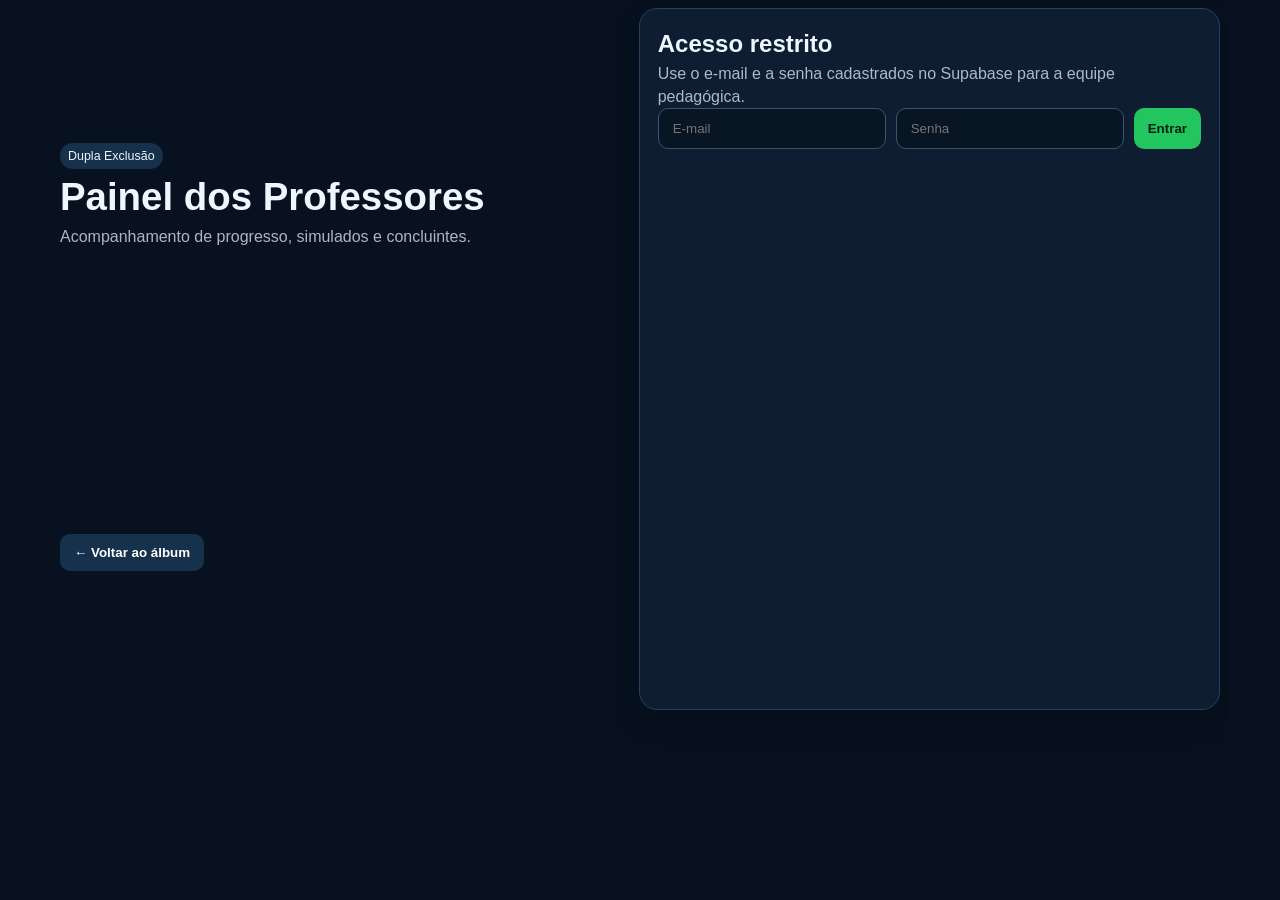
==== professor.html @ 6a76dcd4 "feat: adicionar painel autenticado dos professores" ====
<!DOCTYPE html>
<html lang="pt-BR">
<head>
  <meta charset="UTF-8">
  <meta name="viewport" content="width=device-width,initial-scale=1">
  <title>Dupla Exclusão — Painel dos Professores</title>
  <link rel="stylesheet" href="style.css">
  <style>
    body{background:#07111f;color:#eef6ff;font-family:Arial,sans-serif;margin:0}
    .prof-wrap{max-width:1180px;margin:auto;padding:24px}
    .prof-top{display:flex;justify-content:space-between;gap:16px;align-items:center;flex-wrap:wrap;margin-bottom:22px}
    .prof-top h1{margin:0;font-size:clamp(1.6rem,4vw,2.4rem)}
    .prof-card{background:#0e1d31;border:1px solid #24415e;border-radius:18px;padding:18px;margin-bottom:18px;box-shadow:0 12px 30px rgba(0,0,0,.22)}
    .prof-grid{display:grid;grid-template-columns:repeat(4,minmax(0,1fr));gap:14px}
    .metric{background:#112941;border-radius:14px;padding:16px;border:1px solid #2b526f}
    .metric b{display:block;font-size:1.75rem;margin-top:6px}
    .login-grid{display:grid;grid-template-columns:1fr 1fr auto;gap:10px}
    input,select{width:100%;box-sizing:border-box;padding:12px 14px;border-radius:10px;border:1px solid #38546f;background:#081522;color:#fff}
    button{border:0;border-radius:10px;padding:11px 14px;font-weight:700;cursor:pointer}
    .btn-primary{background:#22c55e;color:#06220f}.btn-ghost{background:#16314b;color:#fff}.btn-danger{background:#7f1d1d;color:#fff}
    .table-wrap{overflow:auto}.prof-table{width:100%;border-collapse:collapse;min-width:820px}.prof-table th,.prof-table td{padding:11px;border-bottom:1px solid #29455e;text-align:left;vertical-align:top}.prof-table th{background:#0a1726;position:sticky;top:0}
    .pill{display:inline-block;padding:4px 8px;border-radius:999px;background:#16314b;font-size:.78rem}.ok{background:#14532d}.warn{background:#78350f}
    .muted{opacity:.72}.hidden{display:none!important}.filters{display:grid;grid-template-columns:1.2fr 1fr 1fr auto;gap:10px;margin-bottom:14px}
    @media(max-width:800px){.prof-grid{grid-template-columns:1fr 1fr}.login-grid,.filters{grid-template-columns:1fr}.prof-wrap{padding:14px}}
  </style>
</head>
<body>
  <main class="prof-wrap">
    <div class="prof-top">
      <div>
        <div class="pill">Dupla Exclusão</div>
        <h1>Painel dos Professores</h1>
        <div class="muted">Acompanhamento de progresso, simulados e concluintes.</div>
      </div>
      <button class="btn-ghost" onclick="location.href='index.html'">← Voltar ao álbum</button>
    </div>

    <section id="loginCard" class="prof-card">
      <h2>Acesso restrito</h2>
      <p class="muted">Use o e-mail e a senha cadastrados no Supabase para a equipe pedagógica.</p>
      <div class="login-grid">
        <input id="email" type="email" placeholder="E-mail">
        <input id="senha" type="password" placeholder="Senha">
        <button class="btn-primary" onclick="entrar()">Entrar</button>
      </div>
      <p id="loginMsg" class="muted"></p>
    </section>

    <section id="painel" class="hidden">
      <div class="prof-card prof-top">
        <div><b id="usuarioNome">Professor</b><div id="usuarioPerfil" class="muted"></div></div>
        <div style="display:flex;gap:8px;flex-wrap:wrap"><button class="btn-ghost" onclick="carregarTudo()">Atualizar</button><button class="btn-danger" onclick="sair()">Sair</button></div>
      </div>

      <div class="prof-grid">
        <div class="metric">Alunos monitorados<b id="mAlunos">0</b></div>
        <div class="metric">Registros de simulados<b id="mSimulados">0</b></div>
        <div class="metric">Álbuns concluídos<b id="mConcluidos">0</b></div>
        <div class="metric">Média de acertos<b id="mMedia">0,0</b></div>
      </div>

      <section class="prof-card">
        <h2>Visão por aluno</h2>
        <div class="filters">
          <input id="fBusca" placeholder="Buscar aluno" oninput="renderAlunos()">
          <input id="fTurma" placeholder="Filtrar turma" oninput="renderAlunos()">
          <select id="fSituacao" onchange="renderAlunos()"><option value="">Todas as situações</option><option value="completo">Álbum completo</option><option value="andamento">Em andamento</option></select>
          <button class="btn-ghost" onclick="exportarCSV()">Exportar CSV</button>
        </div>
        <div class="table-wrap"><table class="prof-table"><thead><tr><th>Aluno</th><th>Turma</th><th>Figurinhas</th><th>Simulados</th><th>Último resultado</th><th>Status</th></tr></thead><tbody id="tbAlunos"></tbody></table></div>
      </section>

      <section class="prof-card">
        <h2>Concluintes</h2>
        <div class="table-wrap"><table class="prof-table"><thead><tr><th>Posição</th><th>Aluno</th><th>Escola/Turma</th><th>Código</th><th>Data</th><th>Prêmio</th></tr></thead><tbody id="tbConcluintes"></tbody></table></div>
      </section>

      <section class="prof-card">
        <h2>Resultados dos simulados</h2>
        <div class="table-wrap"><table class="prof-table"><thead><tr><th>Aluno</th><th>Turma</th><th>Simulado</th><th>Acertos</th><th>Data</th></tr></thead><tbody id="tbSimulados"></tbody></table></div>
      </section>
    </section>
  </main>
<script src="supabase-config.js"></script>
<script>
const CFG=window.SUPABASE_CONFIG;
const SESSION_KEY='dupla_prof_session_v12';
let sessao=null, progresso=[], simulados=[], concluintes=[];

function h(){return {apikey:CFG.publishableKey,'Content-Type':'application/json'}}
function authH(){return {...h(),Authorization:`Bearer ${sessao.access_token}`}}
function esc(v){return String(v??'').replace(/[&<>"']/g,m=>({'&':'&amp;','<':'&lt;','>':'&gt;','"':'&quot;',"'":'&#39;'}[m]))}
function fmtData(v){try{return new Date(v).toLocaleString('pt-BR')}catch(e){return ''}}

async function entrar(){
 const email=document.getElementById('email').value.trim(), password=document.getElementById('senha').value;
 const msg=document.getElementById('loginMsg'); msg.textContent='Entrando...';
 try{
   const r=await fetch(`${CFG.url}/auth/v1/token?grant_type=password`,{method:'POST',headers:h(),body:JSON.stringify({email,password})});
   if(!r.ok) throw new Error('E-mail ou senha inválidos.');
   const s=await r.json(); sessao={access_token:s.access_token,refresh_token:s.refresh_token,user:s.user,expires_at:Math.floor(Date.now()/1000)+Number(s.expires_in||3600)};
   localStorage.setItem(SESSION_KEY,JSON.stringify(sessao));
   await validarAcesso();
 }catch(e){msg.textContent=e.message||'Não foi possível entrar.'}
}

async function renovar(){
 if(!sessao?.refresh_token) return false;
 const r=await fetch(`${CFG.url}/auth/v1/token?grant_type=refresh_token`,{method:'POST',headers:h(),body:JSON.stringify({refresh_token:sessao.refresh_token})});
 if(!r.ok) return false;
 const s=await r.json(); sessao={access_token:s.access_token,refresh_token:s.refresh_token,user:s.user,expires_at:Math.floor(Date.now()/1000)+Number(s.expires_in||3600)}; localStorage.setItem(SESSION_KEY,JSON.stringify(sessao)); return true;
}

async function validarAcesso(){
 if(sessao?.expires_at && sessao.expires_at-Date.now()/1000<90) await renovar();
 const r=await fetch(`${CFG.url}/rest/v1/dupla_professores?select=user_id,nome,perfil,ativo&user_id=eq.${encodeURIComponent(sessao.user.id)}`,{headers:authH()});
 if(!r.ok) throw new Error('Falha ao validar o acesso.');
 const rows=await r.json();
 if(!rows.length||!rows[0].ativo){sair();throw new Error('Este usuário não está autorizado neste projeto.');}
 document.getElementById('usuarioNome').textContent=rows[0].nome;
 document.getElementById('usuarioPerfil').textContent=rows[0].perfil;
 document.getElementById('loginCard').classList.add('hidden'); document.getElementById('painel').classList.remove('hidden');
 await carregarTudo();
}

async function rest(tabela,query=''){
 if(sessao?.expires_at && sessao.expires_at-Date.now()/1000<90) await renovar();
 const r=await fetch(`${CFG.url}/rest/v1/${tabela}?${query}`,{headers:authH()});
 if(r.status===401 && await renovar()) return rest(tabela,query);
 if(!r.ok) throw new Error(await r.text());
 return r.json();
}

async function carregarTudo(){
 try{
  [progresso,simulados,concluintes]=await Promise.all([
   rest('dupla_progresso','select=*&order=created_at.desc&limit=5000'),
   rest('dupla_simulados_resultados','select=*&order=created_at.desc&limit=5000'),
   rest('album_concluintes','select=*&order=created_at.asc&limit=5000')
  ]);
  renderMetricas();renderAlunos();renderConcluintes();renderSimulados();
 }catch(e){alert('Erro ao carregar painel: '+e.message)}
}

function latestByDevice(){const m=new Map();for(const r of progresso){if(!m.has(r.device_id))m.set(r.device_id,r)}return [...m.values()]}
function renderMetricas(){
 const alunos=latestByDevice(); const soma=simulados.reduce((a,b)=>a+Number(b.acertos||0),0);
 document.getElementById('mAlunos').textContent=alunos.length;
 document.getElementById('mSimulados').textContent=simulados.length;
 document.getElementById('mConcluidos').textContent=concluintes.length;
 document.getElementById('mMedia').textContent=(simulados.length?soma/simulados.length:0).toFixed(1).replace('.',',');
}
function renderAlunos(){
 let rows=latestByDevice(); const q=document.getElementById('fBusca').value.toLowerCase(), t=document.getElementById('fTurma').value.toLowerCase(), s=document.getElementById('fSituacao').value;
 rows=rows.filter(r=>(!q||String(r.nome||'').toLowerCase().includes(q))&&(!t||String(r.turma||'').toLowerCase().includes(t))&&(!s||(s==='completo'?r.album_completo:!r.album_completo)));
 document.getElementById('tbAlunos').innerHTML=rows.map(r=>`<tr><td><b>${esc(r.nome||'Não identificado')}</b><br><span class="muted">${esc(r.escola_bairro||'')}</span></td><td>${esc(r.turma||'')}</td><td>${r.figurinhas_coladas}/36</td><td>${r.simulados_concluidos}</td><td>${esc(r.ultimo_simulado||'—')}<br><span class="muted">${r.ultimo_acertos==null?'':r.ultimo_acertos+'/10'}</span></td><td><span class="pill ${r.album_completo?'ok':'warn'}">${r.album_completo?'Completo':'Em andamento'}</span></td></tr>`).join('')||'<tr><td colspan="6">Nenhum registro.</td></tr>';
}
function renderConcluintes(){
 document.getElementById('tbConcluintes').innerHTML=concluintes.map((r,i)=>`<tr><td>${i+1}</td><td><b>${esc(r.nome)}</b></td><td>${esc(r.escola_bairro||'')}</td><td>${esc(r.codigo_confirmacao)}</td><td>${fmtData(r.created_at)}</td><td>${r.premio_entregue?'<span class="pill ok">Entregue</span>':`<button class="btn-primary" onclick="marcarPremio('${r.id}')">Marcar entregue</button>`}</td></tr>`).join('')||'<tr><td colspan="6">Nenhum concluinte.</td></tr>';
}
function renderSimulados(){
 document.getElementById('tbSimulados').innerHTML=simulados.slice(0,300).map(r=>`<tr><td>${esc(r.nome||'Não identificado')}</td><td>${esc(r.turma||'')}</td><td>${esc(r.simulado)}</td><td><b>${r.acertos}/${r.total}</b></td><td>${fmtData(r.created_at)}</td></tr>`).join('')||'<tr><td colspan="5">Nenhum resultado.</td></tr>';
}
async function marcarPremio(id){
 if(!confirm('Confirmar entrega do prêmio?')) return;
 const r=await fetch(`${CFG.url}/rest/v1/album_concluintes?id=eq.${encodeURIComponent(id)}`,{method:'PATCH',headers:{...authH(),Prefer:'return=minimal'},body:JSON.stringify({premio_entregue:true,updated_at:new Date().toISOString()})});
 if(!r.ok){alert('Não foi possível atualizar.');return;} await carregarTudo();
}
function exportarCSV(){
 const rows=latestByDevice(); const head=['nome','escola','turma','figurinhas','simulados','ultimo_simulado','ultimo_acertos','album_completo'];
 const csv=[head.join(',')].concat(rows.map(r=>[r.nome,r.escola_bairro,r.turma,r.figurinhas_coladas,r.simulados_concluidos,r.ultimo_simulado,r.ultimo_acertos,r.album_completo].map(v=>`"${String(v??'').replace(/"/g,'""')}"`).join(','))).join('\n');
 const a=document.createElement('a');a.href=URL.createObjectURL(new Blob(['\ufeff'+csv],{type:'text/csv;charset=utf-8'}));a.download='dupla-exclusao-alunos.csv';a.click();URL.revokeObjectURL(a.href);
}
function sair(){localStorage.removeItem(SESSION_KEY);sessao=null;document.getElementById('painel').classList.add('hidden');document.getElementById('loginCard').classList.remove('hidden');document.getElementById('loginMsg').textContent='';}
(async function(){try{sessao=JSON.parse(localStorage.getItem(SESSION_KEY)||'null');if(sessao?.access_token&&sessao?.user)await validarAcesso();}catch(e){sair();}})();
</script>
</body>
</html>
---- style.css ----
*{box-sizing:border-box;margin:0;padding:0}
body{font-family:Arial,Helvetica,sans-serif;background:#07111f;color:#fff;line-height:1.45}
button{cursor:pointer}
.app{min-height:100vh;display:grid;grid-template-rows:auto 1fr auto}
.topo{display:flex;align-items:center;justify-content:space-between;gap:12px;padding:12px 16px;background:#020617;border-bottom:2px solid #facc15;position:sticky;top:0;z-index:20}
.brand h1{color:#facc15;font-size:1.5rem;text-transform:uppercase;line-height:1}
.brand p{font-size:.8rem;color:#dbeafe}
.selo{display:inline-block;background:#facc15;color:#111827;font-size:.65rem;font-weight:900;padding:3px 8px;border-radius:999px;text-transform:uppercase}
nav{display:flex;gap:6px;flex-wrap:wrap;justify-content:flex-end}
nav button,.painel button,.admin-actions button,.rodape-status button,.btn{border:0;border-radius:999px;background:linear-gradient(135deg,#facc15,#fde68a);color:#111827;font-weight:900;padding:9px 12px}
main{padding:14px;min-height:0}
.tela{display:none;max-width:1200px;margin:auto}
.tela.ativa{display:block}
.hero{display:grid;grid-template-columns:180px 1fr;gap:18px;align-items:center;background:linear-gradient(135deg,#102a5c,#111827,#3b1d0b);border:2px solid rgba(250,204,21,.5);border-radius:24px;padding:22px;box-shadow:0 14px 35px rgba(0,0,0,.3)}
.logo-box{width:160px;height:160px;border-radius:24px;background:#fff;color:#111827;display:grid;place-items:center;text-align:center;font-weight:900;border:5px solid #facc15}
.hero h2{font-size:2.4rem;line-height:1;color:#facc15;text-transform:uppercase}
.cards-alunos{display:grid;grid-template-columns:1fr 1fr;gap:10px;margin:14px 0}
.cards-alunos div{border-radius:16px;padding:12px;background:linear-gradient(135deg,#7c3aed,#2563eb,#16a34a);font-weight:900}
.cards-alunos span{display:block;font-size:.8rem;color:#e0f2fe;margin-top:4px}
.creditos{background:rgba(255,255,255,.08);padding:10px;border-radius:14px}
.grid-info{display:grid;grid-template-columns:repeat(3,1fr);gap:12px;margin-top:14px}
.grid-info article{background:rgba(255,255,255,.08);border:1px solid rgba(250,204,21,.35);border-radius:18px;padding:16px}
.grid-info h3{color:#facc15;margin-bottom:8px}
.painel{display:grid;grid-template-columns:auto 1fr auto;gap:10px;align-items:center;margin-bottom:12px;background:#020617;border:1px solid rgba(250,204,21,.35);border-radius:18px;padding:10px}
.painel span{display:block;color:#cbd5e1;font-size:.88rem;margin-top:4px}
.album-pages{display:grid;grid-template-columns:repeat(2,1fr);gap:14px}
.pagina{background:linear-gradient(145deg,#1f2937,#111827,#3b1d0b);border:2px solid rgba(250,204,21,.55);border-radius:24px;padding:12px;min-height:620px;display:grid;grid-template-rows:auto auto 1fr;gap:10px}
.pagina h2{text-align:center;color:#facc15;text-transform:uppercase;font-size:1.25rem}
.texto-pagina{background:rgba(255,255,255,.08);border-radius:14px;padding:10px;text-align:center;font-size:.9rem;color:#e5e7eb}
.grid-fig{display:grid;grid-template-columns:repeat(3,1fr);grid-template-rows:repeat(2,1fr);gap:8px}
.fig-card{min-height:220px;border-radius:16px;overflow:hidden;background:#0f172a;border:2px solid rgba(250,204,21,.35);display:grid;grid-template-rows:1fr auto;position:relative}
.fig-card img{width:100%;height:100%;object-fit:contain;background:#111827}
.fig-card.bloqueada .fig-img{display:grid;place-items:center;background:linear-gradient(135deg,#334155,#111827);color:#facc15;font-size:1.9rem;font-weight:900}
.fig-card button{border:0;background:#facc15;color:#111827;font-weight:900;padding:8px;font-size:.74rem}
.badge{position:absolute;top:7px;right:7px;background:#facc15;color:#111827;border-radius:999px;padding:3px 7px;font-size:.62rem;font-weight:900}
.simulados-area{display:grid;grid-template-columns:repeat(2,1fr);gap:12px;margin-top:14px}
.quiz-card{background:rgba(255,255,255,.08);border:1px solid rgba(250,204,21,.35);border-radius:18px;padding:16px}
.quiz-card h3{color:#facc15;margin-bottom:8px}
.opcao{display:block;width:100%;margin:8px 0;padding:10px;border-radius:12px;border:1px solid rgba(250,204,21,.35);background:#0f172a;color:#fff;text-align:left}
.opcao:hover{background:#1d4ed8}
.rodape-status{position:sticky;bottom:0;background:#020617;border-top:2px solid #facc15;padding:8px 12px;display:flex;gap:10px;align-items:center;justify-content:center;flex-wrap:wrap;z-index:20}
.rodape-status span{background:#111827;border:1px solid rgba(250,204,21,.25);padding:7px 10px;border-radius:999px}
.modal{position:fixed;inset:0;background:rgba(0,0,0,.75);display:grid;place-items:center;padding:16px;z-index:99}
.modal.oculto{display:none}
.modal-box{width:min(720px,96vw);max-height:92vh;overflow:auto;background:#fff;color:#111827;border-radius:24px;padding:22px;position:relative}
.fechar{position:absolute;right:10px;top:10px;border:0;background:#111827;color:#fff;border-radius:50%;width:32px;height:32px}
.premio-img{width:220px;max-width:80%;display:block;margin:12px auto;border-radius:14px;background:#111827}
.conclusao{background:linear-gradient(135deg,#dcfce7,#fef9c3);border:3px solid #facc15;border-radius:18px;padding:16px;text-align:center}
.form-final input{display:block;width:100%;margin:8px 0;padding:12px;border-radius:12px;border:1px solid #94a3b8}
#listaConcluintes{margin-top:14px}
.linha-concluinte{display:grid;grid-template-columns:40px 1fr auto;gap:8px;align-items:center;background:rgba(255,255,255,.08);border:1px solid rgba(250,204,21,.25);border-radius:14px;padding:10px;margin:8px 0}
@media(max-width:760px){
  .topo{display:block}
  nav{display:grid;grid-template-columns:repeat(2,1fr);margin-top:8px}
  nav button{font-size:.75rem;padding:8px}
  main{padding:10px}
  .hero{grid-template-columns:1fr;text-align:center}
  .logo-box{margin:auto}
  .hero h2{font-size:1.8rem}
  .cards-alunos,.grid-info,.album-pages,.simulados-area{grid-template-columns:1fr}
  .painel{grid-template-columns:1fr; text-align:center}
  .pagina{min-height:auto}
  .grid-fig{grid-template-columns:repeat(2,1fr);grid-template-rows:none}
  .fig-card{min-height:190px}
  .rodape-status{font-size:.78rem}
}


/* ===== AJUSTE FINAL: 3 FIGURINHAS HORIZONTAIS POR PÁGINA ===== */
main{
  padding:10px 14px 72px;
  overflow-x:hidden;
}

.tela{
  max-width:1280px;
}

.album-pages{
  display:block;
}

.pagina{
  width:100%;
  max-width:1180px;
  margin:0 auto;
  min-height:auto;
  height:auto;
  padding:14px;
  grid-template-rows:auto auto auto;
}

.grid-fig{
  display:grid;
  grid-template-columns:repeat(3, minmax(0, 1fr));
  grid-template-rows:repeat(2, auto);
  gap:10px;
  align-items:start;
}

.fig-card{
  min-height:0;
  height:238px;
  display:grid;
  grid-template-rows:minmax(0, 1fr) 40px;
}

.fig-card img{
  width:100%;
  height:100%;
  max-height:198px;
  object-fit:contain;
  object-position:center;
  padding:5px;
}

.fig-card.bloqueada .fig-img{
  height:198px;
  min-height:198px;
}

.fig-card button{
  min-height:40px;
}

.texto-pagina{
  font-size:.92rem;
  padding:9px 12px;
  max-width:980px;
  margin:0 auto;
}

.painel{
  max-width:1180px;
  margin:0 auto 12px;
}

.rodape-status{
  padding:7px 12px;
}

@media(min-width:1000px){
  .topo{
    min-height:92px;
  }
  .brand h1{
    font-size:1.55rem;
  }
  nav button{
    padding:10px 14px;
  }
}

@media(max-width:760px){
  main{
    padding:10px 8px 92px;
  }

  .grid-fig{
    grid-template-columns:repeat(3, minmax(0, 1fr));
    gap:6px;
  }

  .fig-card{
    height:178px;
    border-radius:12px;
    grid-template-rows:minmax(0, 1fr) 34px;
  }

  .fig-card img{
    max-height:144px;
    padding:4px;
  }

  .fig-card.bloqueada .fig-img{
    height:144px;
    min-height:144px;
    font-size:1.35rem;
  }

  .fig-card button{
    min-height:34px;
    font-size:.58rem;
    padding:5px 2px;
  }

  .badge{
    font-size:.47rem;
    padding:2px 5px;
    top:5px;
    right:5px;
  }

  .pagina{
    padding:8px;
    border-radius:18px;
  }

  .pagina h2{
    font-size:1rem;
  }

  .texto-pagina{
    font-size:.72rem;
    line-height:1.25;
    padding:7px;
  }

  .painel{
    grid-template-columns:auto 1fr auto;
    gap:6px;
    padding:7px;
  }

  .painel button{
    padding:8px 9px;
    font-size:.68rem;
  }

  .painel b{
    font-size:.82rem;
  }

  .painel span{
    font-size:.62rem;
  }
}

@media(max-width:430px){
  .grid-fig{
    grid-template-columns:repeat(3, minmax(0, 1fr));
    gap:5px;
  }

  .fig-card{
    height:158px;
  }

  .fig-card img{
    max-height:126px;
  }

  .fig-card.bloqueada .fig-img{
    height:126px;
    min-height:126px;
  }

  .fig-card button{
    font-size:.52rem;
  }
}


/* ===== AJUSTE EXTRA: CABER TUDO NA TELA ===== */
html,body{
  width:100%;
  height:100%;
  overflow:hidden;
}

body{
  background:#031022;
}

.app{
  height:100vh;
  overflow:hidden;
}

.topo{
  padding:8px 10px;
  min-height:82px;
}

.brand h1{
  font-size:1.15rem;
  margin-top:2px;
}

.brand p{
  font-size:.7rem;
}

nav{
  gap:4px;
}

nav button{
  padding:8px 12px;
  font-size:.72rem;
}

main{
  padding:8px 10px 66px;
  overflow:hidden;
  display:flex;
  align-items:stretch;
  justify-content:center;
}

.tela.ativa{
  display:flex;
  flex-direction:column;
  width:100%;
  height:100%;
  min-height:0;
}

#tela-album{
  gap:8px;
}

.painel{
  margin:0 auto;
  padding:8px 10px;
  min-height:74px;
  max-height:74px;
}

.painel b{
  font-size:1rem;
}

.painel span{
  font-size:.8rem;
  display:-webkit-box;
  -webkit-line-clamp:2;
  -webkit-box-orient:vertical;
  overflow:hidden;
}

.album-pages{
  flex:1;
  min-height:0;
  display:flex;
  align-items:stretch;
  justify-content:center;
}

.pagina{
  width:100%;
  max-width:1180px;
  height:100%;
  min-height:0;
  max-height:calc(100vh - 184px);
  padding:10px 12px;
  gap:8px;
  overflow:hidden;
}

.pagina h2{
  font-size:1rem;
  line-height:1;
}

.texto-pagina{
  padding:8px 10px;
  font-size:.84rem;
  line-height:1.22;
  max-width:100%;
  display:-webkit-box;
  -webkit-line-clamp:2;
  -webkit-box-orient:vertical;
  overflow:hidden;
}

.grid-fig{
  flex:1;
  min-height:0;
  height:100%;
  display:grid;
  grid-template-columns:repeat(3, minmax(0, 1fr));
  grid-template-rows:repeat(2, minmax(0, 1fr));
  gap:8px;
}

.fig-card{
  min-height:0;
  height:100%;
  display:grid;
  grid-template-rows:minmax(0, 1fr) 38px;
  border-radius:14px;
}

.fig-card img{
  width:100%;
  height:100%;
  max-height:none;
  object-fit:contain;
  object-position:center;
  padding:4px;
}

.fig-card.bloqueada .fig-img{
  height:100%;
  min-height:0;
  font-size:1.65rem;
}

.fig-card button{
  min-height:38px;
  font-size:.72rem;
  padding:6px 4px;
}

.badge{
  font-size:.58rem;
  padding:3px 7px;
}

.rodape-status{
  padding:6px 10px;
  min-height:54px;
  gap:8px;
}

.rodape-status span{
  padding:6px 10px;
  font-size:.88rem;
}

.rodape-status button{
  padding:8px 14px;
  font-size:.85rem;
}

/* Projeto */
#tela-projeto .hero{
  padding:16px;
}

#tela-projeto .hero h2{
  font-size:2rem;
}

#tela-projeto .grid-info{
  gap:10px;
}

/* Simulados e admin */
#tela-simulados, #tela-admin{
  overflow:auto;
  padding-right:4px;
}

@media (max-width: 1024px){
  .topo{
    min-height:78px;
  }
  .pagina{
    max-height:calc(100vh - 180px);
  }
  .fig-card button{
    font-size:.68rem;
  }
}

@media (max-width: 760px){
  html,body{
    overflow:auto;
  }
  .app{
    height:auto;
    overflow:visible;
  }
  main{
    overflow:visible;
    padding:8px 8px 92px;
    display:block;
  }
  .tela.ativa{
    display:block;
    height:auto;
  }
  .painel{
    min-height:auto;
    max-height:none;
  }
  .album-pages{
    display:block;
  }
  .pagina{
    height:auto;
    max-height:none;
    overflow:visible;
  }
  .texto-pagina{
    -webkit-line-clamp:unset;
    display:block;
  }
  .grid-fig{
    grid-template-columns:repeat(3, minmax(0,1fr));
    grid-template-rows:repeat(2, auto);
    gap:6px;
  }
  .fig-card{
    height:162px;
    grid-template-rows:minmax(0, 1fr) 34px;
  }
  .fig-card img{
    max-height:128px;
  }
  .fig-card.bloqueada .fig-img{
    font-size:1.2rem;
  }
  .fig-card button{
    min-height:34px;
    font-size:.54rem;
    padding:4px 2px;
  }
  .badge{
    font-size:.46rem;
    padding:2px 5px;
  }
  nav{
    display:grid;
    grid-template-columns:repeat(3,1fr);
  }
}


/* ===== SUPABASE / PAINEL DE CONCLUINTES ===== */
.linha-concluinte.premiado{
  border-color:#22c55e;
  background:linear-gradient(135deg,rgba(22,163,74,.20),rgba(250,204,21,.10));
}
.linha-concluinte button{
  border:0;
  border-radius:999px;
  background:#facc15;
  color:#111827;
  font-weight:900;
  padding:8px 12px;
}
.admin-actions{
  display:flex;
  gap:10px;
  flex-wrap:wrap;
  margin:12px 0;
}
#listaConcluintes{
  padding-bottom:80px;
}


/* ===== AJUSTE SOLICITADO: CARDS VERTICAIS E FIGURINHA INTEIRA ===== */
.logo-box{
  overflow:hidden;
  display:grid;
  place-items:center;
}
.logo-box img{
  width:100%;
  height:100%;
  object-fit:contain;
  border-radius:18px;
  background:#fff;
}
.logo-topo{
  width:42px;
  height:42px;
  object-fit:contain;
  background:#fff;
  border-radius:50%;
  padding:2px;
  border:2px solid #facc15;
  margin-right:8px;
  vertical-align:middle;
}

main{
  padding-bottom:62px !important;
}

.pagina{
  max-height:calc(100vh - 176px) !important;
  overflow:hidden !important;
  gap:6px !important;
}

.texto-pagina{
  max-height:42px;
  overflow:hidden;
}

.grid-fig{
  display:grid !important;
  grid-template-columns:repeat(3, minmax(0,1fr)) !important;
  grid-template-rows:repeat(2, minmax(0,1fr)) !important;
  place-items:center !important;
  align-items:center !important;
  justify-items:center !important;
  gap:8px !important;
  height:100% !important;
  min-height:0 !important;
}

.fig-card{
  width:min(100%,155px) !important;
  height:auto !important;
  aspect-ratio:5/8 !important;
  min-height:0 !important;
  display:grid !important;
  grid-template-rows:minmax(0,1fr) 34px !important;
  border-radius:14px !important;
}

.fig-card img{
  width:100% !important;
  height:100% !important;
  max-height:none !important;
  object-fit:contain !important;
  object-position:center !important;
  padding:3px !important;
  background:#0f172a !important;
}

.fig-card.bloqueada .fig-img{
  width:100% !important;
  height:100% !important;
  min-height:0 !important;
  display:grid !important;
  place-items:center !important;
  font-size:1.35rem !important;
}

.fig-card button{
  min-height:34px !important;
  height:34px !important;
  font-size:.58rem !important;
  padding:4px 3px !important;
  line-height:1.05 !important;
}

.badge{
  font-size:.48rem !important;
  padding:2px 5px !important;
}

.rodape-status{
  min-height:50px !important;
  padding:5px 8px !important;
}

/* quando abrir figurinha, mostrar maior e inteira */
.premio-img,
.modal-box img,
.ficha-img img{
  object-fit:contain !important;
}

@media(max-width:760px){
  main{
    padding-bottom:88px !important;
  }
  .pagina{
    max-height:none !important;
    overflow:visible !important;
  }
  .grid-fig{
    grid-template-columns:repeat(3, minmax(0,1fr)) !important;
    gap:5px !important;
  }
  .fig-card{
    width:min(100%,30vw) !important;
    aspect-ratio:5/8 !important;
    grid-template-rows:minmax(0,1fr) 30px !important;
  }
  .fig-card button{
    height:30px !important;
    min-height:30px !important;
    font-size:.48rem !important;
  }
  .fig-card.bloqueada .fig-img{
    font-size:1.05rem !important;
  }
  .texto-pagina{
    max-height:none;
  }
}


/* ===== AJUSTE FINAL SOLICITADO: 3 FIGURINHAS POR PÁGINA ===== */
html,body{
  height:100%;
  overflow:hidden!important;
}
.app{
  height:100vh!important;
  grid-template-rows:auto 1fr!important;
  overflow:hidden!important;
}
.topo{
  min-height:92px!important;
  padding:8px 10px!important;
  align-items:center!important;
}
nav{
  align-items:center!important;
  gap:6px!important;
}
.nav-status{
  display:inline-flex;
  align-items:center;
  gap:4px;
  border:1px solid rgba(250,204,21,.45);
  background:#020617;
  color:#fff;
  border-radius:999px;
  padding:8px 10px;
  font-size:.78rem;
  font-weight:900;
}
.nav-status b{color:#facc15}
main{
  height:calc(100vh - 92px)!important;
  min-height:0!important;
  overflow:hidden!important;
  padding:8px 10px!important;
  display:flex!important;
}
.tela.ativa{
  height:100%!important;
  min-height:0!important;
  overflow:hidden!important;
}
#tela-album{
  display:flex!important;
  flex-direction:column!important;
}
.painel{
  min-height:68px!important;
  max-height:68px!important;
  margin:0 auto 8px!important;
}
.painel span{
  display:none!important;
}
.album-pages{
  flex:1!important;
  min-height:0!important;
  display:flex!important;
}
.pagina.pagina-tres{
  height:100%!important;
  max-height:none!important;
  min-height:0!important;
  width:100%!important;
  max-width:1180px!important;
  margin:0 auto!important;
  display:grid!important;
  grid-template-rows:auto auto 1fr!important;
  gap:10px!important;
  overflow:hidden!important;
  padding:12px 16px!important;
}
.pagina.pagina-tres h2{
  font-size:1.35rem!important;
  line-height:1!important;
}
.texto-duas-linhas{
  max-height:52px!important;
  min-height:52px!important;
  overflow:hidden!important;
  display:-webkit-box!important;
  -webkit-line-clamp:2!important;
  -webkit-box-orient:vertical!important;
  font-size:.9rem!important;
  line-height:1.35!important;
  padding:8px 12px!important;
}
.grid-fig.grid-fig-tres{
  height:100%!important;
  min-height:0!important;
  display:grid!important;
  grid-template-columns:repeat(3,minmax(0,1fr))!important;
  grid-template-rows:1fr!important;
  gap:16px!important;
  align-items:center!important;
  justify-items:center!important;
}
.grid-fig-tres .fig-card{
  width:min(100%,260px)!important;
  height:min(100%,420px)!important;
  aspect-ratio:5/8!important;
  display:grid!important;
  grid-template-rows:minmax(0,1fr) 44px!important;
  border-radius:18px!important;
}
.grid-fig-tres .fig-card img{
  width:100%!important;
  height:100%!important;
  object-fit:contain!important;
  object-position:center!important;
  padding:4px!important;
}
.grid-fig-tres .fig-card.bloqueada .fig-img{
  width:100%!important;
  height:100%!important;
  min-height:0!important;
  font-size:2.1rem!important;
}
.grid-fig-tres .fig-card button{
  height:44px!important;
  min-height:44px!important;
  font-size:.78rem!important;
}
.rodape-status{
  display:none!important;
}
.quiz-card-unico{
  max-width:760px;
  margin:auto;
}
.pergunta-box{
  background:rgba(255,255,255,.08);
  border:1px solid rgba(250,204,21,.32);
  border-radius:18px;
  padding:14px;
  margin:10px 0;
}
.opcao.selecionada{
  background:linear-gradient(135deg,#facc15,#fde68a)!important;
  color:#111827!important;
}
.btn-finalizar-quiz{
  display:block;
  width:min(420px,100%);
  margin:16px auto;
}
#tela-simulados.ativa,#tela-admin.ativa,#tela-projeto.ativa{
  overflow:auto!important;
  padding-bottom:30px;
}

@media(max-width:760px){
  html,body{overflow:auto!important}
  .app{height:auto!important;overflow:visible!important}
  .topo{min-height:auto!important}
  nav{grid-template-columns:repeat(2,1fr)!important}
  .nav-status{justify-content:center;font-size:.68rem;padding:7px}
  main{height:auto!important;overflow:visible!important;display:block!important;padding:8px!important}
  .tela.ativa{height:auto!important;overflow:visible!important}
  .painel{min-height:auto!important;max-height:none!important}
  .painel span{display:block!important}
  .pagina.pagina-tres{height:auto!important;overflow:visible!important}
  .grid-fig.grid-fig-tres{
    grid-template-columns:1fr!important;
    grid-template-rows:repeat(3,auto)!important;
  }
  .grid-fig-tres .fig-card{
    width:min(88vw,300px)!important;
    height:auto!important;
  }
  .texto-duas-linhas{
    max-height:none!important;
    min-height:auto!important;
    display:block!important;
  }
}


/* ===== CORREÇÃO DEFINITIVA: 3 FIGURINHAS, SEM TEXTO ATRÁS ===== */
html,body{height:100%;overflow:hidden!important}
.app{height:100vh!important;grid-template-rows:auto 1fr!important;overflow:hidden!important}
.topo{min-height:94px!important;padding:8px 10px!important;align-items:center!important}
.brand h1{font-size:1.25rem!important;line-height:1!important}
.brand p{font-size:.68rem!important}
nav{align-items:center!important;gap:6px!important}
nav button{padding:9px 12px!important;font-size:.72rem!important}
.nav-status{display:inline-flex;align-items:center;gap:4px;border:1px solid rgba(250,204,21,.45);background:#020617;color:#fff;border-radius:999px;padding:8px 10px;font-size:.76rem;font-weight:900}
.nav-status b{color:#facc15}
main{height:calc(100vh - 94px)!important;min-height:0!important;overflow:hidden!important;padding:8px 10px!important;display:flex!important}
.tela{max-width:1280px!important}
.tela.ativa{width:100%!important;height:100%!important;min-height:0!important;overflow:hidden!important}
#tela-album.ativa{display:flex!important;flex-direction:column!important}
.painel{width:100%!important;max-width:1180px!important;min-height:62px!important;max-height:62px!important;margin:0 auto 8px!important;padding:8px 10px!important;grid-template-columns:auto 1fr auto!important}
.painel span{display:none!important}
.album-pages{flex:1!important;min-height:0!important;display:flex!important;align-items:stretch!important;justify-content:center!important}
.pagina.pagina-tres{height:100%!important;max-height:none!important;min-height:0!important;width:100%!important;max-width:1180px!important;margin:0 auto!important;display:grid!important;grid-template-rows:auto auto minmax(0,1fr)!important;gap:10px!important;overflow:hidden!important;padding:12px 16px!important;position:relative!important}
.pagina.pagina-tres::before,.pagina.pagina-tres::after{display:none!important;content:none!important}
.pagina.pagina-tres h2{position:relative!important;z-index:2!important;font-size:1.35rem!important;line-height:1!important;margin:0!important}
.texto-duas-linhas{position:relative!important;z-index:2!important;max-height:54px!important;min-height:54px!important;overflow:hidden!important;display:-webkit-box!important;-webkit-line-clamp:2!important;-webkit-box-orient:vertical!important;font-size:.9rem!important;line-height:1.35!important;padding:8px 12px!important;margin:0 auto!important;width:100%!important;background:rgba(255,255,255,.08)!important}
.grid-fig.grid-fig-tres{position:relative!important;z-index:3!important;height:100%!important;min-height:0!important;display:grid!important;grid-template-columns:repeat(3,minmax(0,1fr))!important;grid-template-rows:1fr!important;gap:18px!important;align-items:center!important;justify-items:center!important}
.grid-fig-tres .fig-card{width:min(100%,260px)!important;height:min(100%,420px)!important;aspect-ratio:5/8!important;min-height:0!important;display:grid!important;grid-template-rows:minmax(0,1fr) 44px!important;border-radius:18px!important;overflow:hidden!important;background:#0f172a!important}
.grid-fig-tres .fig-card img{width:100%!important;height:100%!important;object-fit:contain!important;object-position:center!important;padding:4px!important;background:#0f172a!important}
.grid-fig-tres .fig-card.bloqueada .fig-img{width:100%!important;height:100%!important;min-height:0!important;display:grid!important;place-items:center!important;font-size:2.1rem!important}
.grid-fig-tres .fig-card button{height:44px!important;min-height:44px!important;font-size:.78rem!important;padding:6px 4px!important}
.rodape-status{display:none!important}
.quiz-card-unico{max-width:760px;margin:auto}
.pergunta-box{background:rgba(255,255,255,.08);border:1px solid rgba(250,204,21,.32);border-radius:18px;padding:14px;margin:10px 0}
.opcao.selecionada{background:linear-gradient(135deg,#facc15,#fde68a)!important;color:#111827!important}
.btn-finalizar-quiz{display:block;width:min(420px,100%);margin:16px auto}
#tela-simulados.ativa,#tela-admin.ativa,#tela-projeto.ativa{overflow:auto!important;padding-bottom:30px}

@media(max-width:760px){
  html,body{overflow:auto!important}
  .app{height:auto!important;overflow:visible!important}
  .topo{min-height:auto!important}
  nav{display:grid!important;grid-template-columns:repeat(2,1fr)!important}
  .nav-status{justify-content:center;font-size:.68rem;padding:7px}
  main{height:auto!important;overflow:visible!important;display:block!important;padding:8px!important}
  .tela.ativa{height:auto!important;overflow:visible!important}
  .painel{min-height:auto!important;max-height:none!important}
  .painel span{display:block!important}
  .pagina.pagina-tres{height:auto!important;overflow:visible!important}
  .grid-fig.grid-fig-tres{grid-template-columns:1fr!important;grid-template-rows:repeat(3,auto)!important}
  .grid-fig-tres .fig-card{width:min(88vw,300px)!important;height:auto!important}
  .texto-duas-linhas{max-height:none!important;min-height:auto!important;display:block!important}
}


/* ===== AJUSTE DE VISUAL DAS FIGURINHAS ===== */
.grid-fig-tres .fig-card{
  width:min(100%, 285px)!important;
  height:min(100%, 430px)!important;
  grid-template-rows:minmax(0,1fr) 46px!important;
}
.grid-fig-tres .fig-card .fig-img{
  width:100%!important;
  height:100%!important;
  padding:0!important;
  display:flex!important;
  align-items:center!important;
  justify-content:center!important;
  overflow:hidden!important;
  background:#0b1630!important;
}
.grid-fig-tres .fig-card img{
  width:100%!important;
  height:100%!important;
  object-fit:contain!important;
  object-position:center center!important;
  padding:0!important;
  margin:0!important;
  image-rendering:auto;
}
.grid-fig-tres .fig-card .badge{
  z-index:4!important;
}
.fig-img-bloq{
  display:flex!important;
  flex-direction:column!important;
  align-items:center!important;
  justify-content:center!important;
  gap:10px!important;
}
.numero-bloqueado{
  font-size:3rem!important;
  font-weight:900!important;
  color:#facc15!important;
  line-height:1!important;
}
.titulo-bloqueado{
  color:#ffffff!important;
  font-size:1rem!important;
  font-weight:700!important;
  text-align:center!important;
  padding:0 14px!important;
}

/* ===== FICHA TÉCNICA MAIS RICA ===== */
#modal .modal-conteudo,
#modalConteudo{
  overflow:visible!important;
}
.ficha-detalhada{
  width:min(980px, 96vw);
}
.ficha-layout{
  display:grid;
  grid-template-columns: 1.25fr .9fr;
  gap:24px;
  align-items:start;
}
.ficha-texto h2{
  margin:0 0 12px 0;
  font-size:2rem;
  line-height:1.1;
}
.ficha-tags{
  display:flex;
  flex-wrap:wrap;
  gap:10px;
  margin-bottom:14px;
}
.ficha-tag{
  background:#fde68a;
  color:#111827;
  border-radius:999px;
  padding:7px 12px;
  font-weight:800;
  font-size:.9rem;
}
.ficha-texto p{
  margin:0 0 12px 0;
  font-size:1.03rem;
  line-height:1.5;
}
.ficha-destaque{
  margin:14px 0 18px;
  padding:14px 16px;
  border-left:5px solid #facc15;
  background:#eef2ff;
  color:#111827;
  border-radius:14px;
  font-weight:700;
  line-height:1.45;
}
.ficha-midia{
  display:flex;
  justify-content:flex-end;
}
.ficha-img-grande{
  width:min(100%, 320px);
  max-height:520px;
  object-fit:contain;
  border-radius:18px;
  box-shadow:0 10px 25px rgba(0,0,0,.18);
  background:#fff;
}
.ficha-bloqueada-wrap{
  width:min(520px, 92vw);
}
@media(max-width:860px){
  .ficha-layout{
    grid-template-columns:1fr;
  }
  .ficha-midia{
    justify-content:center;
    order:-1;
  }
  .ficha-texto h2{
    font-size:1.5rem;
  }
}


/* ===== FICHA TÉCNICA EM TELA CHEIA ===== */
#modal{
  position:fixed!important;
  inset:0!important;
  width:100vw!important;
  height:100vh!important;
  background:rgba(2,6,23,.82)!important;
  z-index:99999!important;
  display:flex!important;
  align-items:stretch!important;
  justify-content:stretch!important;
  padding:0!important;
}

#modal.oculto{
  display:none!important;
}

#modal .modal-box,
#modal .modal-conteudo,
#modalConteudo{
  width:100vw!important;
  height:100vh!important;
  max-width:none!important;
  max-height:none!important;
  border-radius:0!important;
  margin:0!important;
  padding:0!important;
  overflow:auto!important;
  box-shadow:none!important;
  background:linear-gradient(135deg,#06132d 0%, #10264d 38%, #1f3c5f 100%)!important;
  color:#fff!important;
}

.ficha-detalhada{
  width:100%!important;
  min-height:100vh!important;
  padding:28px 32px 36px!important;
  background:
    radial-gradient(circle at 12% 14%, rgba(250,204,21,.18), transparent 26%),
    radial-gradient(circle at 88% 18%, rgba(59,130,246,.18), transparent 28%),
    linear-gradient(135deg,#06132d 0%, #10264d 45%, #17324e 100%)!important;
  color:#fff!important;
  box-sizing:border-box!important;
}

.ficha-layout{
  min-height:calc(100vh - 56px)!important;
  display:grid!important;
  grid-template-columns: minmax(420px, 1.25fr) minmax(320px, .85fr)!important;
  gap:28px!important;
  align-items:center!important;
}

.ficha-texto{
  background:rgba(255,255,255,.08)!important;
  border:1px solid rgba(250,204,21,.28)!important;
  border-radius:24px!important;
  padding:28px 28px 24px!important;
  box-shadow:0 18px 42px rgba(0,0,0,.25)!important;
  backdrop-filter:blur(5px)!important;
}

.ficha-texto h2{
  color:#fff!important;
  font-size:2.35rem!important;
  margin:0 0 16px 0!important;
  line-height:1.05!important;
}

.ficha-tags{
  margin-bottom:18px!important;
}

.ficha-tag{
  background:linear-gradient(135deg,#facc15,#fde68a)!important;
  color:#111827!important;
  font-weight:900!important;
  box-shadow:0 6px 16px rgba(0,0,0,.18)!important;
}

.ficha-texto p{
  color:#f8fafc!important;
  font-size:1.12rem!important;
  line-height:1.62!important;
  margin:0 0 14px 0!important;
}

.ficha-texto strong{
  color:#facc15!important;
}

.ficha-destaque{
  margin:20px 0 22px!important;
  padding:18px 18px!important;
  background:linear-gradient(135deg, rgba(250,204,21,.18), rgba(255,255,255,.08))!important;
  border:1px solid rgba(250,204,21,.35)!important;
  border-left:6px solid #facc15!important;
  border-radius:18px!important;
  color:#fff!important;
  font-size:1.08rem!important;
  line-height:1.55!important;
  font-weight:800!important;
}

.ficha-midia{
  height:100%!important;
  display:flex!important;
  align-items:center!important;
  justify-content:center!important;
}

.ficha-figure-wrap{
  width:100%!important;
  height:100%!important;
  min-height:78vh!important;
  display:flex!important;
  align-items:center!important;
  justify-content:center!important;
  background:rgba(255,255,255,.08)!important;
  border:1px solid rgba(250,204,21,.28)!important;
  border-radius:24px!important;
  padding:24px!important;
  box-shadow:0 18px 42px rgba(0,0,0,.25)!important;
}

.ficha-img-grande{
  width:100%!important;
  height:100%!important;
  max-width:460px!important;
  max-height:82vh!important;
  object-fit:contain!important;
  object-position:center center!important;
  background:transparent!important;
  border-radius:18px!important;
  display:block!important;
}

.ficha-acoes{
  margin-top:16px!important;
  display:flex!important;
  gap:12px!important;
  flex-wrap:wrap!important;
}

.ficha-fechar-btn{
  border:none!important;
  border-radius:999px!important;
  padding:12px 20px!important;
  background:linear-gradient(135deg,#facc15,#fde68a)!important;
  color:#111827!important;
  font-weight:900!important;
  font-size:1rem!important;
  cursor:pointer!important;
}

.ficha-fechar-x{
  position:fixed!important;
  top:16px!important;
  right:16px!important;
  width:52px!important;
  height:52px!important;
  border:none!important;
  border-radius:999px!important;
  background:#0f172a!important;
  color:#fff!important;
  font-size:1.5rem!important;
  font-weight:900!important;
  z-index:100000!important;
  box-shadow:0 10px 24px rgba(0,0,0,.28)!important;
  cursor:pointer!important;
}

@media (max-width: 980px){
  .ficha-detalhada{
    padding:20px 16px 28px!important;
  }
  .ficha-layout{
    grid-template-columns:1fr!important;
    min-height:auto!important;
    gap:18px!important;
  }
  .ficha-texto{
    order:2!important;
    padding:22px 18px 20px!important;
  }
  .ficha-midia{
    order:1!important;
  }
  .ficha-figure-wrap{
    min-height:auto!important;
    padding:16px!important;
  }
  .ficha-img-grande{
    max-height:56vh!important;
  }
  .ficha-texto h2{
    font-size:1.7rem!important;
  }
  .ficha-texto p{
    font-size:1rem!important;
  }
}


/* ===== LOGOTIPO E INFORMAÇÕES EM TODAS AS PÁGINAS ===== */
.assinatura-global{
  position:fixed;
  left:10px;
  right:10px;
  bottom:8px;
  z-index:1200;
  display:flex;
  align-items:center;
  gap:10px;
  padding:7px 12px;
  border:1px solid rgba(250,204,21,.28);
  border-radius:16px;
  background:rgba(2,6,23,.76);
  backdrop-filter:blur(5px);
  box-shadow:0 8px 22px rgba(0,0,0,.18);
  pointer-events:none;
}
.assinatura-global img{
  width:44px;
  height:44px;
  border-radius:999px;
  object-fit:cover;
  flex:0 0 44px;
  background:#fff;
}
.assinatura-global-texto{
  display:flex;
  flex-direction:column;
  gap:2px;
  color:#fff;
  line-height:1.2;
}
.assinatura-global-texto strong{
  font-size:.77rem;
  color:#facc15;
}
.assinatura-global-texto span{
  font-size:.67rem;
  opacity:.95;
}

main{
  padding-bottom:78px !important;
}

/* bloco discreto dentro de cada página do álbum */
.pagina.pagina-tres{
  grid-template-rows:auto auto auto minmax(0,1fr)!important;
}
.marca-pagina{
  display:flex;
  align-items:center;
  gap:10px;
  padding:6px 10px;
  border:1px solid rgba(250,204,21,.22);
  border-radius:14px;
  background:rgba(255,255,255,.05);
}
.marca-pagina img{
  width:42px;
  height:42px;
  border-radius:999px;
  object-fit:cover;
  background:#fff;
  flex:0 0 42px;
}
.marca-pagina-texto{
  display:flex;
  flex-direction:column;
  gap:1px;
}
.marca-pagina-texto strong{
  font-size:.78rem;
  color:#facc15;
  line-height:1.15;
}
.marca-pagina-texto span{
  font-size:.66rem;
  color:#fff;
  opacity:.92;
  line-height:1.15;
}

@media(max-width:760px){
  .assinatura-global{
    left:6px;
    right:6px;
    bottom:6px;
    gap:8px;
    padding:6px 8px;
  }
  .assinatura-global img{
    width:34px;
    height:34px;
    flex-basis:34px;
  }
  .assinatura-global-texto strong{
    font-size:.63rem;
  }
  .assinatura-global-texto span{
    font-size:.56rem;
  }
  .marca-pagina{
    padding:6px 8px;
    gap:8px;
  }
  .marca-pagina img{
    width:34px;
    height:34px;
    flex-basis:34px;
  }
  .marca-pagina-texto strong{
    font-size:.68rem;
  }
  .marca-pagina-texto span{
    font-size:.58rem;
  }
  main{
    padding-bottom:86px !important;
  }
}


/* ===== MODAL DE PACOTE ABERTO ===== */
.pacote-modal{
  min-height:100vh;
  width:100%;
  box-sizing:border-box;
  padding:28px 26px 32px;
  background:
    radial-gradient(circle at 14% 18%, rgba(250,204,21,.18), transparent 24%),
    radial-gradient(circle at 86% 20%, rgba(59,130,246,.18), transparent 26%),
    linear-gradient(135deg,#10264d 0%, #173f72 48%, #0b2e57 100%);
  color:#fff;
}
.pacote-cabecalho{
  text-align:center;
  margin:0 auto 18px;
  max-width:980px;
}
.pacote-cabecalho h2{
  margin:0 0 8px;
  font-size:2.2rem;
  color:#fff;
}
.pacote-cabecalho p{
  margin:0;
  font-size:1.05rem;
  color:#e5eefc;
}
.pacote-grid{
  width:min(1280px, 100%);
  margin:18px auto 26px;
  display:grid;
  grid-template-columns:repeat(5, minmax(0, 1fr));
  gap:18px;
  align-items:stretch;
}
.pacote-card{
  display:grid;
  grid-template-rows:minmax(0,1fr) auto;
  min-height:360px;
  background:rgba(255,255,255,.08);
  border:2px solid rgba(250,204,21,.55);
  border-radius:22px;
  overflow:hidden;
  box-shadow:0 14px 30px rgba(0,0,0,.22);
}
.pacote-card-img{
  min-height:0;
  display:flex;
  align-items:center;
  justify-content:center;
  padding:10px;
  background:linear-gradient(180deg, rgba(255,255,255,.06), rgba(255,255,255,.02));
}
.pacote-card-img img{
  width:100%;
  height:100%;
  max-height:290px;
  object-fit:contain;
  object-position:center;
  display:block;
}
.pacote-card-info{
  padding:12px 10px 14px;
  background:linear-gradient(135deg,#facc15,#eab308);
  color:#111827;
  text-align:center;
}
.pacote-card-info strong{
  display:block;
  font-size:1.03rem;
  line-height:1.15;
}
.pacote-card-info span{
  display:block;
  margin-top:4px;
  font-size:.83rem;
  line-height:1.2;
}
.pacote-acoes{
  display:flex;
  justify-content:center;
  gap:12px;
  flex-wrap:wrap;
}
.pacote-btn{
  border:none;
  border-radius:999px;
  padding:12px 22px;
  background:linear-gradient(135deg,#facc15,#fde68a);
  color:#111827;
  font-weight:900;
  cursor:pointer;
  box-shadow:0 8px 20px rgba(0,0,0,.18);
}
.pacote-btn.secundario{
  background:#0f172a;
  color:#fff;
  border:1px solid rgba(255,255,255,.18);
}

@media(max-width:1200px){
  .pacote-grid{grid-template-columns:repeat(3,minmax(0,1fr));}
}
@media(max-width:760px){
  .pacote-modal{padding:20px 14px 24px;}
  .pacote-cabecalho h2{font-size:1.65rem;}
  .pacote-cabecalho p{font-size:.95rem;}
  .pacote-grid{
    grid-template-columns:repeat(2,minmax(0,1fr));
    gap:12px;
  }
  .pacote-card{min-height:290px;border-radius:18px;}
  .pacote-card-img{padding:8px;}
  .pacote-card-img img{max-height:210px;}
  .pacote-card-info strong{font-size:.92rem;}
  .pacote-card-info span{font-size:.74rem;}
}


/* ===== AJUSTE: LOGOTIPO SOMENTE NA CAPA ===== */
.assinatura-global,
.marca-pagina{
  display:none!important;
}

/* Sem a marca dentro das páginas, devolve espaço aos cards */
.pagina.pagina-tres{
  grid-template-rows:auto auto minmax(0,1fr)!important;
}

/* Mantém o logotipo apenas na capa/projeto */
#tela-projeto .logo-box,
#tela-projeto .logo-box img{
  display:grid!important;
}
#tela-projeto .logo-box img{
  width:100%!important;
  height:100%!important;
  object-fit:contain!important;
  background:#fff!important;
}


/* ===== AJUSTE: FIGURINHAS HORIZONTAIS 3 POR PÁGINA ===== */
.pagina.pagina-tres{
  max-width:1320px!important;
  grid-template-rows:auto auto minmax(0,1fr)!important;
  gap:14px!important;
}
.pagina.pagina-tres h2{
  text-align:center!important;
  font-size:1.55rem!important;
}
.texto-duas-linhas{
  max-height:68px!important;
  min-height:68px!important;
  font-size:1rem!important;
  line-height:1.45!important;
  text-align:center!important;
}
.grid-fig.grid-fig-tres,
.grid-fig-tres{
  width:100%!important;
  height:100%!important;
  min-height:0!important;
  display:grid!important;
  grid-template-columns:repeat(3,minmax(0,1fr))!important;
  grid-template-rows:1fr!important;
  gap:20px!important;
  align-items:stretch!important;
  justify-items:stretch!important;
}
.grid-fig-tres .fig-card{
  width:100%!important;
  max-width:380px!important;
  min-width:0!important;
  height:260px!important;
  min-height:260px!important;
  max-height:260px!important;
  aspect-ratio:8 / 5!important;
  margin:0 auto!important;
  display:grid!important;
  grid-template-rows:minmax(0,1fr) 48px!important;
  border-radius:20px!important;
  overflow:hidden!important;
}
.grid-fig-tres .fig-card .fig-img,
.grid-fig-tres .fig-card .fig-img-bloq{
  width:100%!important;
  height:100%!important;
  min-height:0!important;
  display:flex!important;
  align-items:center!important;
  justify-content:center!important;
  overflow:hidden!important;
  padding:8px!important;
  background:#0b1630!important;
}
.grid-fig-tres .fig-card img{
  width:100%!important;
  height:100%!important;
  object-fit:contain!important;
  object-position:center center!important;
  padding:0!important;
  margin:0!important;
  background:transparent!important;
}
.grid-fig-tres .fig-card.bloqueada .fig-img{
  font-size:2.5rem!important;
}
.grid-fig-tres .fig-card button{
  height:48px!important;
  min-height:48px!important;
  font-size:.88rem!important;
  font-weight:900!important;
}
.grid-fig-tres .badge{
  top:8px!important;
  right:8px!important;
  font-size:.68rem!important;
  padding:4px 8px!important;
}
.numero-bloqueado{
  font-size:2.7rem!important;
}
.titulo-bloqueado{
  font-size:1rem!important;
}
@media (max-width: 1100px){
  .pagina.pagina-tres{max-width:100%!important;}
  .grid-fig.grid-fig-tres,
  .grid-fig-tres{
    grid-template-columns:1fr!important;
    grid-template-rows:repeat(3,auto)!important;
    gap:14px!important;
  }
  .grid-fig-tres .fig-card{
    max-width:760px!important;
    height:250px!important;
    max-height:250px!important;
  }
  .texto-duas-linhas{
    max-height:none!important;
    min-height:56px!important;
  }
}


/* ===== CORREÇÃO: FIGURINHAS COMPLETAS NOS CARDS HORIZONTAIS ===== */
.grid-fig.grid-fig-tres,
.grid-fig-tres{
  align-items:stretch!important;
}
.grid-fig-tres .fig-card{
  height:300px!important;
  min-height:300px!important;
  max-height:300px!important;
  max-width:400px!important;
  grid-template-rows:minmax(0,1fr) 46px!important;
}
.grid-fig-tres .fig-card .fig-img,
.grid-fig-tres .fig-card .fig-img-bloq{
  display:flex!important;
  align-items:center!important;
  justify-content:center!important;
  padding:12px!important;
  overflow:hidden!important;
  background:linear-gradient(180deg,#0b1630 0%, #12264a 100%)!important;
}
.grid-fig-tres .fig-card img,
.figura-card-img{
  width:auto!important;
  height:100%!important;
  max-height:100%!important;
  max-width:100%!important;
  object-fit:contain!important;
  object-position:center center!important;
  display:block!important;
  margin:0 auto!important;
  background:transparent!important;
}
.grid-fig-tres .fig-card button{
  height:46px!important;
}
/* em telas menores, manter 3 linhas verticais, mas a figurinha inteira */
@media (max-width:1100px){
  .grid-fig-tres .fig-card{
    max-width:760px!important;
    height:320px!important;
    max-height:320px!important;
  }
  .grid-fig-tres .fig-card img,
  .figura-card-img{
    height:100%!important;
    width:auto!important;
    max-width:100%!important;
  }
}


/* ===== CORREÇÃO DEFINITIVA: FIGURINHAS HORIZONTAIS SEM CORTE ===== */
.grid-fig.grid-fig-tres,
.grid-fig-tres{
  display:grid!important;
  grid-template-columns:repeat(3,minmax(0,1fr))!important;
  grid-template-rows:1fr!important;
  gap:18px!important;
  align-items:center!important;
  justify-items:center!important;
}

.grid-fig-tres .fig-card{
  width:100%!important;
  max-width:390px!important;
  height:270px!important;
  max-height:270px!important;
  min-height:270px!important;
  aspect-ratio:8/5!important;
  display:grid!important;
  grid-template-rows:minmax(0,1fr) 44px!important;
  overflow:hidden!important;
  border-radius:18px!important;
}

.grid-fig-tres .fig-card .fig-img{
  width:100%!important;
  height:100%!important;
  display:flex!important;
  align-items:center!important;
  justify-content:center!important;
  overflow:hidden!important;
  padding:0!important;
  background:#071225!important;
}

.grid-fig-tres .fig-card img,
.figura-card-img{
  width:100%!important;
  height:100%!important;
  max-width:100%!important;
  max-height:100%!important;
  object-fit:contain!important;
  object-position:center center!important;
  display:block!important;
  padding:0!important;
  margin:0!important;
  background:#071225!important;
}

.grid-fig-tres .fig-card.bloqueada .fig-img,
.grid-fig-tres .fig-card .fig-img-bloq{
  width:100%!important;
  height:100%!important;
  display:flex!important;
  align-items:center!important;
  justify-content:center!important;
}

.grid-fig-tres .fig-card button{
  height:44px!important;
  min-height:44px!important;
  font-size:.82rem!important;
}

@media(max-width:1100px){
  .grid-fig.grid-fig-tres,
  .grid-fig-tres{
    grid-template-columns:1fr!important;
    grid-template-rows:repeat(3,auto)!important;
  }
  .grid-fig-tres .fig-card{
    max-width:760px!important;
    width:96%!important;
    height:300px!important;
    max-height:300px!important;
  }
}


/* ===== AJUSTE BOTÃO INÍCIO DO ÁLBUM ===== */
nav button{
  white-space:nowrap!important;
}
@media(max-width:900px){
  nav button{
    font-size:.66rem!important;
    padding:8px 9px!important;
  }
}


/* =========================================================
   MOBILE FINAL — mantém computador como está
   ========================================================= */
@media (max-width: 760px){

  html, body{
    width:100%!important;
    height:auto!important;
    min-height:100%!important;
    overflow-x:hidden!important;
    overflow-y:auto!important;
    background:#020817!important;
  }

  .app{
    width:100%!important;
    height:auto!important;
    min-height:100vh!important;
    overflow:visible!important;
    display:block!important;
  }

  /* TOPO MOBILE */
  .topo{
    position:relative!important;
    top:auto!important;
    width:100%!important;
    min-height:auto!important;
    padding:12px 10px 14px!important;
    display:block!important;
    border-bottom:2px solid #facc15!important;
    background:#020617!important;
  }

  .brand{
    display:block!important;
    margin-bottom:12px!important;
  }

  .selo{
    font-size:.72rem!important;
    padding:5px 10px!important;
    margin-bottom:6px!important;
  }

  .brand h1{
    font-size:1.72rem!important;
    line-height:1.02!important;
    letter-spacing:.3px!important;
    margin:4px 0 3px!important;
  }

  .brand p{
    font-size:.98rem!important;
    line-height:1.25!important;
    color:#dbeafe!important;
    margin:0!important;
  }

  nav{
    display:grid!important;
    grid-template-columns:1fr 1fr!important;
    gap:8px!important;
    align-items:stretch!important;
    justify-content:stretch!important;
    width:100%!important;
  }

  nav button,
  .nav-status{
    width:100%!important;
    min-height:42px!important;
    height:auto!important;
    display:flex!important;
    align-items:center!important;
    justify-content:center!important;
    text-align:center!important;
    border-radius:999px!important;
    padding:9px 8px!important;
    font-size:.88rem!important;
    line-height:1.05!important;
    font-weight:900!important;
    white-space:normal!important;
  }

  .nav-status{
    background:#020617!important;
    border:1px solid rgba(250,204,21,.55)!important;
    color:#f8fafc!important;
  }

  .nav-status b{
    margin-left:4px!important;
    color:#facc15!important;
  }

  /* deixa reiniciar ocupar uma linha bonita se ficar ímpar */
  nav button:last-child{
    grid-column:auto!important;
  }

  /* ÁREA PRINCIPAL */
  main{
    width:100%!important;
    height:auto!important;
    min-height:auto!important;
    display:block!important;
    overflow:visible!important;
    padding:10px 8px 22px!important;
  }

  .tela,
  .tela.ativa{
    width:100%!important;
    height:auto!important;
    min-height:auto!important;
    max-width:100%!important;
    overflow:visible!important;
    display:block!important;
  }

  /* PAINEL DE PÁGINA */
  .painel{
    width:100%!important;
    min-height:auto!important;
    max-height:none!important;
    display:grid!important;
    grid-template-columns:82px 1fr 82px!important;
    gap:6px!important;
    padding:8px!important;
    margin:0 0 10px!important;
    border-radius:16px!important;
  }

  .painel button{
    min-height:42px!important;
    padding:8px 7px!important;
    font-size:.76rem!important;
    border-radius:999px!important;
  }

  .painel b{
    display:block!important;
    font-size:.82rem!important;
    line-height:1.2!important;
    text-align:center!important;
  }

  .painel span{
    display:none!important;
  }

  /* PÁGINA DO ÁLBUM */
  .album-pages{
    width:100%!important;
    display:block!important;
    height:auto!important;
    min-height:auto!important;
    overflow:visible!important;
  }

  .pagina.pagina-tres,
  .pagina{
    width:100%!important;
    max-width:100%!important;
    height:auto!important;
    min-height:auto!important;
    max-height:none!important;
    overflow:visible!important;
    display:block!important;
    padding:10px 8px 14px!important;
    border-radius:18px!important;
    border-width:1px!important;
    margin:0 auto!important;
  }

  .pagina.pagina-tres h2,
  .pagina h2{
    font-size:1.12rem!important;
    line-height:1.15!important;
    text-align:center!important;
    margin:0 0 8px!important;
    color:#facc15!important;
  }

  .texto-duas-linhas,
  .texto-pagina{
    width:100%!important;
    max-height:none!important;
    min-height:auto!important;
    display:block!important;
    padding:8px 10px!important;
    font-size:.82rem!important;
    line-height:1.3!important;
    text-align:center!important;
    margin:0 0 10px!important;
    border-radius:12px!important;
  }

  /* CARDS MOBILE: horizontal, menor, sem esmagar */
  .grid-fig.grid-fig-tres,
  .grid-fig-tres,
  .grid-fig{
    width:100%!important;
    display:grid!important;
    grid-template-columns:1fr!important;
    grid-template-rows:none!important;
    gap:12px!important;
    align-items:center!important;
    justify-items:center!important;
    height:auto!important;
    min-height:auto!important;
    overflow:visible!important;
  }

  .grid-fig-tres .fig-card,
  .fig-card{
    width:100%!important;
    max-width:640px!important;
    height:188px!important;
    min-height:188px!important;
    max-height:188px!important;
    aspect-ratio:auto!important;
    display:grid!important;
    grid-template-rows:minmax(0, 1fr) 36px!important;
    border-radius:18px!important;
    overflow:hidden!important;
    margin:0 auto!important;
  }

  .grid-fig-tres .fig-card .fig-img,
  .fig-card .fig-img,
  .fig-img-bloq{
    width:100%!important;
    height:100%!important;
    min-height:0!important;
    display:flex!important;
    align-items:center!important;
    justify-content:center!important;
    padding:6px!important;
    overflow:hidden!important;
    background:#071225!important;
  }

  .grid-fig-tres .fig-card img,
  .fig-card img,
  .figura-card-img{
    width:100%!important;
    height:100%!important;
    max-width:100%!important;
    max-height:100%!important;
    object-fit:contain!important;
    object-position:center center!important;
    padding:0!important;
    margin:0 auto!important;
    display:block!important;
    background:transparent!important;
  }

  .grid-fig-tres .fig-card button,
  .fig-card button{
    height:36px!important;
    min-height:36px!important;
    padding:5px 6px!important;
    font-size:.72rem!important;
    line-height:1.05!important;
    font-weight:900!important;
  }

  .badge{
    top:7px!important;
    right:7px!important;
    font-size:.58rem!important;
    padding:3px 7px!important;
  }

  .numero-bloqueado{
    font-size:2.25rem!important;
    line-height:1!important;
  }

  .titulo-bloqueado{
    font-size:.88rem!important;
    line-height:1.15!important;
    padding:0 12px!important;
  }

  /* CAPA / PROJETO MOBILE */
  .hero{
    display:block!important;
    padding:16px!important;
    border-radius:20px!important;
    text-align:center!important;
  }

  .logo-box{
    width:110px!important;
    height:110px!important;
    margin:0 auto 12px!important;
  }

  .hero h2{
    font-size:1.55rem!important;
    line-height:1.08!important;
  }

  .cards-alunos,
  .grid-info{
    display:grid!important;
    grid-template-columns:1fr!important;
    gap:10px!important;
  }

  .grid-info article{
    padding:12px!important;
  }

  /* MODAIS NO CELULAR */
  #modal .modal-box,
  #modal .modal-conteudo,
  #modalConteudo{
    width:100vw!important;
    min-height:100vh!important;
    height:auto!important;
    max-height:none!important;
    overflow:auto!important;
  }

  .ficha-detalhada{
    min-height:100vh!important;
    padding:18px 12px 24px!important;
  }

  .ficha-layout{
    display:grid!important;
    grid-template-columns:1fr!important;
    gap:14px!important;
  }

  .ficha-midia{
    order:1!important;
  }

  .ficha-texto{
    order:2!important;
    padding:16px!important;
    border-radius:18px!important;
  }

  .ficha-texto h2{
    font-size:1.35rem!important;
  }

  .ficha-texto p{
    font-size:.95rem!important;
    line-height:1.45!important;
  }

  .ficha-img-grande{
    max-height:46vh!important;
  }

  .ficha-figure-wrap{
    min-height:auto!important;
    padding:12px!important;
  }

  /* PACOTE MOBILE */
  .pacote-modal{
    padding:18px 10px 24px!important;
  }

  .pacote-grid{
    display:grid!important;
    grid-template-columns:1fr!important;
    gap:12px!important;
  }

  .pacote-card{
    min-height:190px!important;
    display:grid!important;
    grid-template-columns:1fr!important;
    grid-template-rows:150px auto!important;
  }

  .pacote-card-img img{
    max-height:140px!important;
    object-fit:contain!important;
  }
}

/* Celular bem pequeno */
@media (max-width: 390px){
  nav button,
  .nav-status{
    font-size:.78rem!important;
    min-height:39px!important;
    padding:8px 6px!important;
  }

  .brand h1{
    font-size:1.5rem!important;
  }

  .grid-fig-tres .fig-card,
  .fig-card{
    height:172px!important;
    min-height:172px!important;
    max-height:172px!important;
  }
}


/* =========================================================
   MOBILE CORRIGIDO V2 — computador preservado
   ========================================================= */
@media (max-width: 760px){

  html, body{
    width:100%!important;
    min-height:100%!important;
    height:auto!important;
    overflow-x:hidden!important;
    overflow-y:auto!important;
    background:#020817!important;
  }

  .app{
    width:100%!important;
    height:auto!important;
    min-height:100vh!important;
    overflow:visible!important;
    display:block!important;
  }

  .topo{
    position:relative!important;
    width:100%!important;
    min-height:auto!important;
    padding:12px 10px 14px!important;
    display:block!important;
    background:#020617!important;
    border-bottom:2px solid #facc15!important;
  }

  .brand{
    display:block!important;
    margin-bottom:12px!important;
  }

  .selo{
    font-size:.72rem!important;
    padding:5px 10px!important;
    margin-bottom:6px!important;
  }

  .brand h1{
    font-size:1.62rem!important;
    line-height:1.05!important;
    margin:4px 0!important;
  }

  .brand p{
    font-size:.92rem!important;
    line-height:1.25!important;
    margin:0!important;
  }

  nav{
    display:grid!important;
    grid-template-columns:1fr 1fr!important;
    gap:8px!important;
    width:100%!important;
  }

  nav button,
  .nav-status{
    width:100%!important;
    min-height:40px!important;
    display:flex!important;
    align-items:center!important;
    justify-content:center!important;
    border-radius:999px!important;
    padding:8px 6px!important;
    font-size:.82rem!important;
    line-height:1.05!important;
    font-weight:900!important;
    white-space:normal!important;
    text-align:center!important;
  }

  .nav-status{
    background:#020617!important;
    border:1px solid rgba(250,204,21,.55)!important;
    color:#f8fafc!important;
  }

  .nav-status b{
    color:#facc15!important;
    margin-left:4px!important;
  }

  main{
    width:100%!important;
    height:auto!important;
    min-height:auto!important;
    display:block!important;
    overflow:visible!important;
    padding:8px 8px 22px!important;
  }

  .tela,
  .tela.ativa{
    width:100%!important;
    max-width:100%!important;
    height:auto!important;
    min-height:auto!important;
    display:block!important;
    overflow:visible!important;
  }

  .painel{
    width:100%!important;
    display:grid!important;
    grid-template-columns:78px 1fr 78px!important;
    gap:6px!important;
    padding:8px!important;
    margin:0 0 10px!important;
    min-height:auto!important;
    max-height:none!important;
    border-radius:16px!important;
  }

  .painel button{
    min-height:40px!important;
    padding:8px 6px!important;
    font-size:.72rem!important;
    border-radius:999px!important;
  }

  .painel b{
    display:block!important;
    font-size:.78rem!important;
    line-height:1.2!important;
    text-align:center!important;
  }

  .painel span{
    display:none!important;
  }

  .album-pages{
    width:100%!important;
    height:auto!important;
    min-height:auto!important;
    display:block!important;
    overflow:visible!important;
  }

  .pagina,
  .pagina.pagina-tres{
    width:100%!important;
    max-width:100%!important;
    height:auto!important;
    min-height:auto!important;
    max-height:none!important;
    display:block!important;
    overflow:visible!important;
    padding:10px 8px 14px!important;
    border-radius:18px!important;
    margin:0 auto!important;
  }

  .pagina h2,
  .pagina.pagina-tres h2{
    font-size:1.05rem!important;
    line-height:1.15!important;
    text-align:center!important;
    margin:0 0 8px!important;
    color:#facc15!important;
  }

  .texto-pagina,
  .texto-duas-linhas{
    width:100%!important;
    display:block!important;
    max-height:none!important;
    min-height:auto!important;
    padding:8px 10px!important;
    margin:0 0 10px!important;
    font-size:.78rem!important;
    line-height:1.3!important;
    text-align:center!important;
    border-radius:12px!important;
  }

  .grid-fig,
  .grid-fig-tres,
  .grid-fig.grid-fig-tres{
    width:100%!important;
    height:auto!important;
    min-height:auto!important;
    display:grid!important;
    grid-template-columns:1fr!important;
    grid-template-rows:none!important;
    gap:12px!important;
    overflow:visible!important;
    align-items:center!important;
    justify-items:center!important;
  }

  .fig-card,
  .grid-fig-tres .fig-card{
    width:100%!important;
    max-width:640px!important;
    height:178px!important;
    min-height:178px!important;
    max-height:178px!important;
    display:grid!important;
    grid-template-rows:minmax(0,1fr) 34px!important;
    aspect-ratio:auto!important;
    overflow:hidden!important;
    border-radius:18px!important;
  }

  .fig-card .fig-img,
  .grid-fig-tres .fig-card .fig-img,
  .fig-img-bloq{
    width:100%!important;
    height:100%!important;
    min-height:0!important;
    display:flex!important;
    align-items:center!important;
    justify-content:center!important;
    padding:6px!important;
    overflow:hidden!important;
    background:#071225!important;
  }

  .fig-card img,
  .grid-fig-tres .fig-card img,
  .figura-card-img{
    width:100%!important;
    height:100%!important;
    max-width:100%!important;
    max-height:100%!important;
    object-fit:contain!important;
    object-position:center center!important;
    padding:0!important;
    margin:0 auto!important;
    display:block!important;
  }

  .fig-card button,
  .grid-fig-tres .fig-card button{
    height:34px!important;
    min-height:34px!important;
    padding:4px 6px!important;
    font-size:.68rem!important;
    line-height:1.05!important;
    font-weight:900!important;
  }

  .badge{
    top:7px!important;
    right:7px!important;
    font-size:.54rem!important;
    padding:3px 7px!important;
  }

  .numero-bloqueado{
    font-size:2rem!important;
    line-height:1!important;
  }

  .titulo-bloqueado{
    font-size:.8rem!important;
    line-height:1.15!important;
    padding:0 10px!important;
  }

  .hero{
    display:block!important;
    padding:16px!important;
    border-radius:20px!important;
    text-align:center!important;
  }

  .logo-box{
    width:100px!important;
    height:100px!important;
    margin:0 auto 12px!important;
  }

  .hero h2{
    font-size:1.45rem!important;
    line-height:1.08!important;
  }

  .cards-alunos,
  .grid-info{
    display:grid!important;
    grid-template-columns:1fr!important;
    gap:10px!important;
  }

  #modal .modal-box,
  #modal .modal-conteudo,
  #modalConteudo{
    width:100vw!important;
    min-height:100vh!important;
    height:auto!important;
    max-height:none!important;
    overflow:auto!important;
  }

  .pacote-grid{
    grid-template-columns:1fr!important;
    gap:12px!important;
  }

  .pacote-card{
    min-height:190px!important;
    grid-template-rows:150px auto!important;
  }
}

@media (max-width:390px){
  nav button,
  .nav-status{
    font-size:.74rem!important;
    min-height:38px!important;
  }
  .brand h1{
    font-size:1.42rem!important;
  }
  .fig-card,
  .grid-fig-tres .fig-card{
    height:164px!important;
    min-height:164px!important;
    max-height:164px!important;
  }
}


/* ===== MOBILE: gesto lateral para mudar página ===== */
@media (max-width:760px){
  #albumPages{
    touch-action: pan-y!important;
    overscroll-behavior-x: contain!important;
  }

  .pagina.pagina-tres{
    user-select:none!important;
    -webkit-user-select:none!important;
  }

  .painel::after{
    content:"Arraste para o lado para mudar de página";
    grid-column:1 / -1;
    display:block;
    text-align:center;
    color:#facc15;
    font-size:.68rem;
    font-weight:800;
    opacity:.85;
    margin-top:2px;
  }
}


/* ===== SIMULADOS: 5 CARDS E PRÊMIO FIGURINHA ===== */
.simulados-area{
  grid-template-columns:repeat(auto-fit,minmax(260px,1fr))!important;
}
.quiz-card-unico{
  max-width:900px;
}
.pergunta-box{
  background:rgba(255,255,255,.08);
  border:1px solid rgba(250,204,21,.32);
  border-radius:18px;
  padding:14px;
  margin:10px 0;
}
.opcao.selecionada{
  background:linear-gradient(135deg,#facc15,#fde68a)!important;
  color:#111827!important;
}
.premio-simulado-figurinha{
  margin:16px auto;
  display:grid;
  grid-template-columns:220px 1fr;
  gap:16px;
  align-items:center;
  background:linear-gradient(135deg,#0f172a,#1d4ed8);
  border:2px solid rgba(250,204,21,.55);
  border-radius:20px;
  padding:14px;
  color:#fff;
}
.premio-simulado-figurinha img{
  width:100%;
  max-height:150px;
  object-fit:contain;
  background:#071225;
  border-radius:14px;
}
.premio-simulado-figurinha strong{
  display:block;
  color:#facc15;
  font-size:1.2rem;
}
.premio-simulado-figurinha span,
.premio-simulado-figurinha small{
  display:block;
  margin-top:5px;
}
@media(max-width:760px){
  .simulados-area{
    grid-template-columns:1fr!important;
  }
  .premio-simulado-figurinha{
    grid-template-columns:1fr;
    text-align:center;
  }
  .premio-simulado-figurinha img{
    max-height:170px;
  }
}
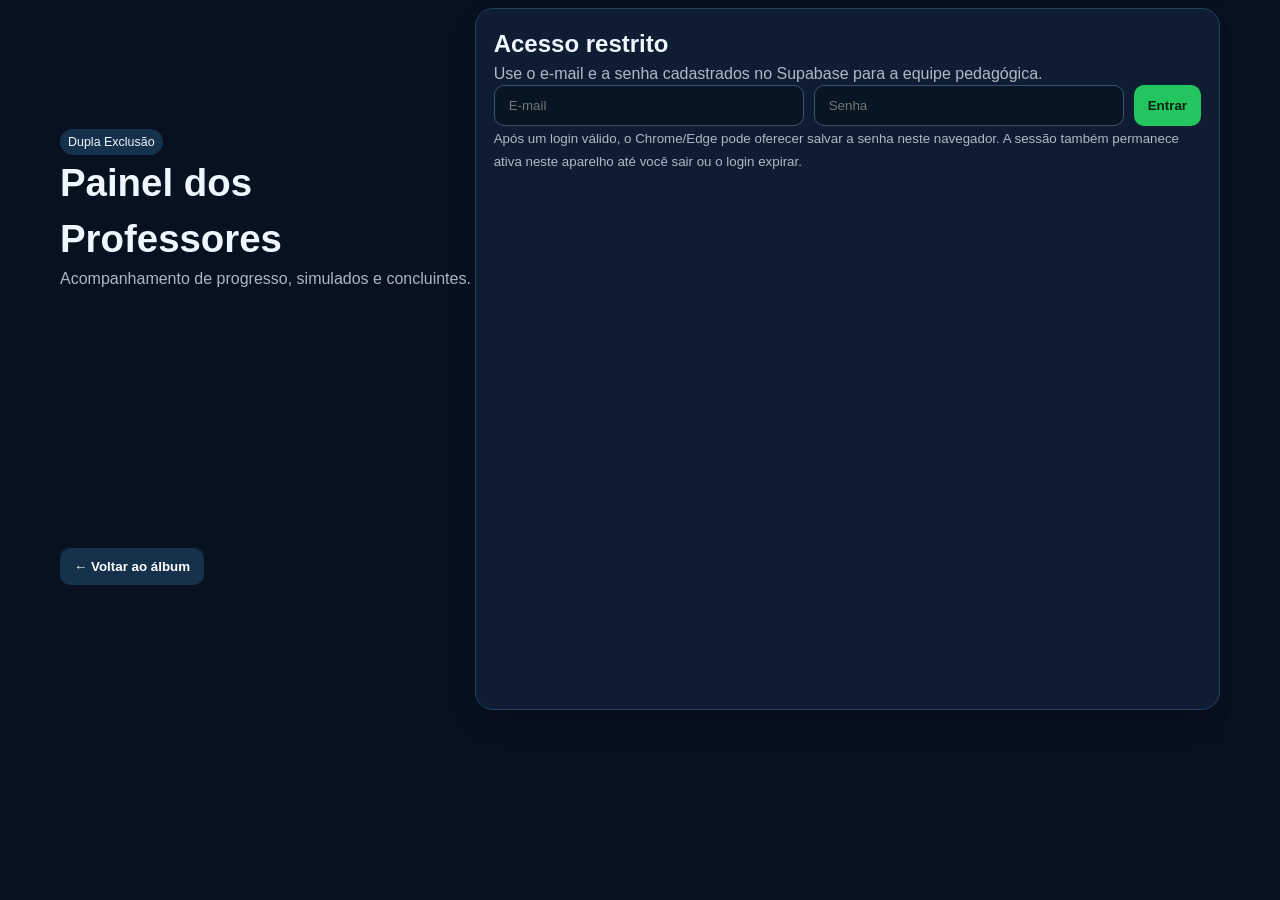
==== commit 19effc2e: "fix: melhorar salvamento nativo de senha no navegador" ====
--- a/professor.html
+++ b/professor.html
@@ -38,11 +38,12 @@
     <section id="loginCard" class="prof-card">
       <h2>Acesso restrito</h2>
       <p class="muted">Use o e-mail e a senha cadastrados no Supabase para a equipe pedagógica.</p>
-      <div class="login-grid">
-        <input id="email" type="email" placeholder="E-mail">
-        <input id="senha" type="password" placeholder="Senha">
-        <button class="btn-primary" onclick="entrar()">Entrar</button>
-      </div>
+      <form id="loginForm" class="login-grid" onsubmit="entrar(event)">
+        <input id="email" name="username" type="email" autocomplete="username" placeholder="E-mail" required>
+        <input id="senha" name="password" type="password" autocomplete="current-password" placeholder="Senha" required>
+        <button class="btn-primary" type="submit">Entrar</button>
+      </form>
+      <p class="muted"><small>Após um login válido, o Chrome/Edge pode oferecer salvar a senha neste navegador. A sessão também permanece ativa neste aparelho até você sair ou o login expirar.</small></p>
       <p id="loginMsg" class="muted"></p>
     </section>
 
@@ -92,7 +93,8 @@
 function esc(v){return String(v??'').replace(/[&<>"']/g,m=>({'&':'&amp;','<':'&lt;','>':'&gt;','"':'&quot;',"'":'&#39;'}[m]))}
 function fmtData(v){try{return new Date(v).toLocaleString('pt-BR')}catch(e){return ''}}
 
-async function entrar(){
+async function entrar(ev){
+ if(ev) ev.preventDefault();
  const email=document.getElementById('email').value.trim(), password=document.getElementById('senha').value;
  const msg=document.getElementById('loginMsg'); msg.textContent='Entrando...';
  try{
@@ -175,4 +177,4 @@
 (async function(){try{sessao=JSON.parse(localStorage.getItem(SESSION_KEY)||'null');if(sessao?.access_token&&sessao?.user)await validarAcesso();}catch(e){sair();}})();
 </script>
 </body>
-</html>
+</html>
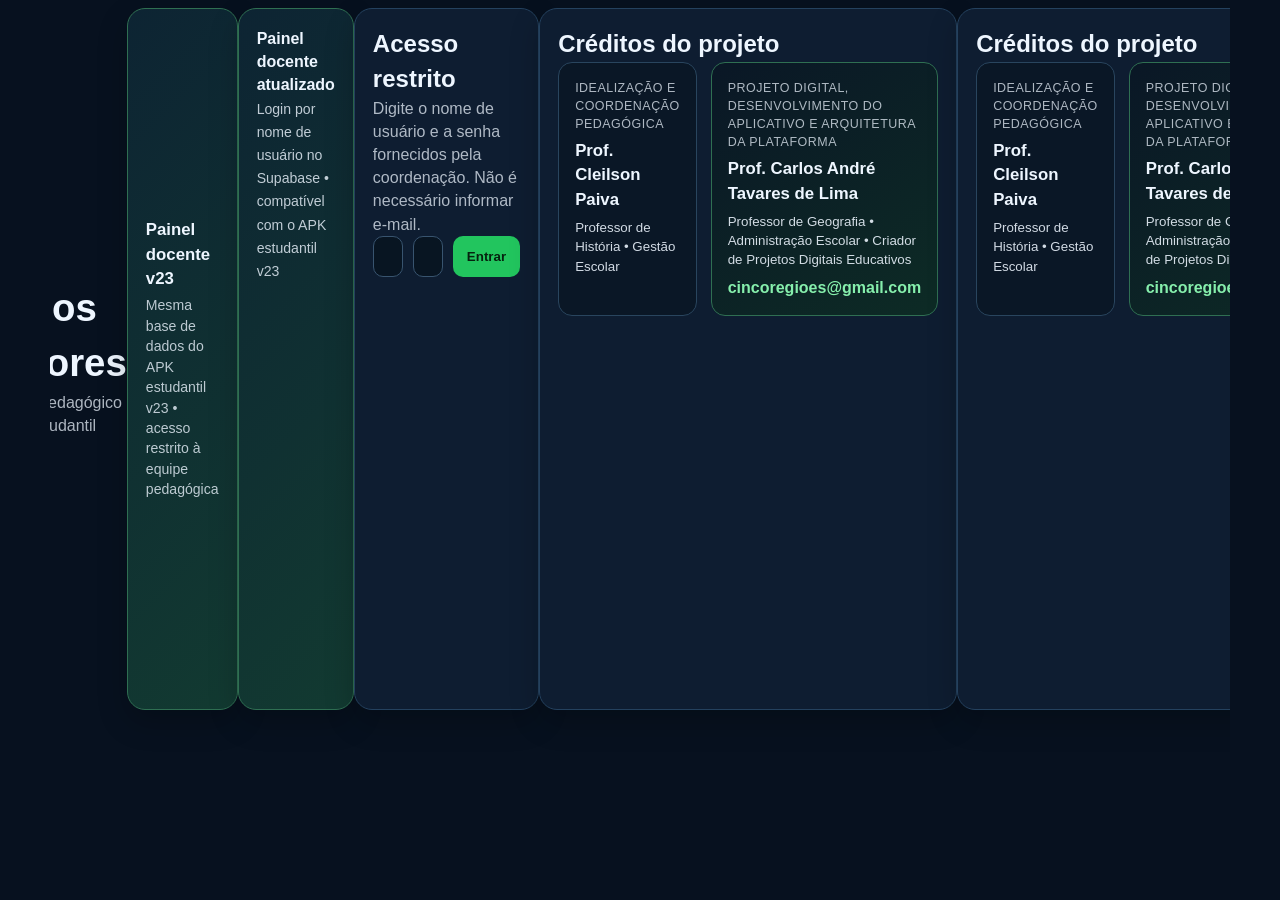
==== commit 9dd40c2a: "painel: trocar email por nome de usuario no Dupla Exclusão Digital" ====
--- a/professor.html
+++ b/professor.html
@@ -3,178 +3,28 @@
 <head>
   <meta charset="UTF-8">
   <meta name="viewport" content="width=device-width,initial-scale=1">
-  <title>Dupla Exclusão — Painel dos Professores</title>
+  <title>Dupla Exclusão Digital — Painel dos Professores</title>
   <link rel="stylesheet" href="style.css">
   <style>
-    body{background:#07111f;color:#eef6ff;font-family:Arial,sans-serif;margin:0}
-    .prof-wrap{max-width:1180px;margin:auto;padding:24px}
-    .prof-top{display:flex;justify-content:space-between;gap:16px;align-items:center;flex-wrap:wrap;margin-bottom:22px}
-    .prof-top h1{margin:0;font-size:clamp(1.6rem,4vw,2.4rem)}
-    .prof-card{background:#0e1d31;border:1px solid #24415e;border-radius:18px;padding:18px;margin-bottom:18px;box-shadow:0 12px 30px rgba(0,0,0,.22)}
-    .prof-grid{display:grid;grid-template-columns:repeat(4,minmax(0,1fr));gap:14px}
-    .metric{background:#112941;border-radius:14px;padding:16px;border:1px solid #2b526f}
-    .metric b{display:block;font-size:1.75rem;margin-top:6px}
-    .login-grid{display:grid;grid-template-columns:1fr 1fr auto;gap:10px}
-    input,select{width:100%;box-sizing:border-box;padding:12px 14px;border-radius:10px;border:1px solid #38546f;background:#081522;color:#fff}
-    button{border:0;border-radius:10px;padding:11px 14px;font-weight:700;cursor:pointer}
-    .btn-primary{background:#22c55e;color:#06220f}.btn-ghost{background:#16314b;color:#fff}.btn-danger{background:#7f1d1d;color:#fff}
-    .table-wrap{overflow:auto}.prof-table{width:100%;border-collapse:collapse;min-width:820px}.prof-table th,.prof-table td{padding:11px;border-bottom:1px solid #29455e;text-align:left;vertical-align:top}.prof-table th{background:#0a1726;position:sticky;top:0}
-    .pill{display:inline-block;padding:4px 8px;border-radius:999px;background:#16314b;font-size:.78rem}.ok{background:#14532d}.warn{background:#78350f}
-    .muted{opacity:.72}.hidden{display:none!important}.filters{display:grid;grid-template-columns:1.2fr 1fr 1fr auto;gap:10px;margin-bottom:14px}
-    @media(max-width:800px){.prof-grid{grid-template-columns:1fr 1fr}.login-grid,.filters{grid-template-columns:1fr}.prof-wrap{padding:14px}}
+    body{background:#07111f;color:#eef6ff;font-family:Arial,sans-serif;margin:0}.prof-wrap{max-width:1180px;margin:auto;padding:24px}.prof-top{display:flex;justify-content:space-between;gap:16px;align-items:center;flex-wrap:wrap;margin-bottom:22px}.prof-top h1{margin:0;font-size:clamp(1.6rem,4vw,2.4rem)}.prof-card{background:#0e1d31;border:1px solid #24415e;border-radius:18px;padding:18px;margin-bottom:18px;box-shadow:0 12px 30px rgba(0,0,0,.22)}.prof-grid{display:grid;grid-template-columns:repeat(4,minmax(0,1fr));gap:14px}.metric{background:#112941;border-radius:14px;padding:16px;border:1px solid #2b526f}.metric b{display:block;font-size:1.75rem;margin-top:6px}.login-grid{display:grid;grid-template-columns:1fr 1fr auto;gap:10px}input,select{width:100%;box-sizing:border-box;padding:12px 14px;border-radius:10px;border:1px solid #38546f;background:#081522;color:#fff}button{border:0;border-radius:10px;padding:11px 14px;font-weight:700;cursor:pointer}.btn-primary{background:#22c55e;color:#06220f}.btn-ghost{background:#16314b;color:#fff}.btn-danger{background:#7f1d1d;color:#fff}.table-wrap{overflow:auto}.prof-table{width:100%;border-collapse:collapse;min-width:820px}.prof-table th,.prof-table td{padding:11px;border-bottom:1px solid #29455e;text-align:left;vertical-align:top}.prof-table th{background:#0a1726;position:sticky;top:0}.pill{display:inline-block;padding:4px 8px;border-radius:999px;background:#16314b;font-size:.78rem}.ok{background:#14532d}.warn{background:#78350f}.muted{opacity:.72}.hidden{display:none!important}.filters{display:grid;grid-template-columns:1.2fr 1fr 1fr auto;gap:10px;margin-bottom:14px}.status-v24{border-color:#2f6f52;background:linear-gradient(135deg,#0d2433,#123a31)}.status-v24 b{display:block}.status-v24 span{opacity:.8;font-size:.88rem}.dxp-head,.dxp-cycle{display:flex;justify-content:space-between;gap:15px;align-items:center;flex-wrap:wrap}.dxp-cycle{padding:15px;border:1px solid #31506d;border-radius:14px;background:#0a1726}.dxp-cycle div{display:flex;flex-direction:column;gap:4px}.dxp-metrics{display:grid;grid-template-columns:repeat(4,1fr);gap:10px;margin:16px 0}.dxp-metrics div{padding:14px;border-radius:12px;background:#112941}.dxp-metrics b{font-size:1.6rem;display:block}.dxp-metrics span{font-size:.8rem;opacity:.75}.dxp-row{display:grid;grid-template-columns:1.2fr 1fr 1fr 70px;gap:10px;align-items:center;padding:10px 0;border-bottom:1px solid #29455e}.dxp-row div span{font-size:.75rem}.dxp-row i{height:8px;background:#07111f;border-radius:99px;overflow:hidden;display:block}.dxp-row em{display:block;height:100%;background:#22c55e}.dxp-two{display:grid;grid-template-columns:1fr 1fr;gap:16px;margin-top:18px}.dxp-two>div{background:#0a1726;border-radius:14px;padding:14px}.dxp-line{display:flex;justify-content:space-between;padding:9px 0;border-bottom:1px solid #29455e}.dxp-two button{margin:5px}.creditos-grid{display:grid;grid-template-columns:1fr 1fr;gap:14px}.creditos-grid article{display:flex;flex-direction:column;gap:6px;padding:16px;border-radius:14px;background:#0a1726;border:1px solid #29455e}.creditos-grid article>span{font-size:.78rem;text-transform:uppercase;letter-spacing:.04em;opacity:.72}.creditos-grid strong{font-size:1.05rem}.creditos-grid small{line-height:1.45;opacity:.88}.creditos-grid a{color:#86efac;font-weight:700;text-decoration:none}.credito-digital{border-color:#2f6f52!important;background:linear-gradient(145deg,#0a1726,#0d2b25)!important}@media(max-width:800px){.prof-grid,.dxp-metrics{grid-template-columns:1fr 1fr}.login-grid,.filters,.dxp-row,.dxp-two,.creditos-grid{grid-template-columns:1fr}.prof-wrap{padding:14px}}
   </style>
 </head>
 <body>
-  <main class="prof-wrap">
-    <div class="prof-top">
-      <div>
-        <div class="pill">Dupla Exclusão</div>
-        <h1>Painel dos Professores</h1>
-        <div class="muted">Acompanhamento de progresso, simulados e concluintes.</div>
-      </div>
-      <button class="btn-ghost" onclick="location.href='index.html'">← Voltar ao álbum</button>
-    </div>
-
-    <section id="loginCard" class="prof-card">
-      <h2>Acesso restrito</h2>
-      <p class="muted">Use o e-mail e a senha cadastrados no Supabase para a equipe pedagógica.</p>
-      <form id="loginForm" class="login-grid" onsubmit="entrar(event)">
-        <input id="email" name="username" type="email" autocomplete="username" placeholder="E-mail" required>
-        <input id="senha" name="password" type="password" autocomplete="current-password" placeholder="Senha" required>
-        <button class="btn-primary" type="submit">Entrar</button>
-      </form>
-      <p class="muted"><small>Após um login válido, o Chrome/Edge pode oferecer salvar a senha neste navegador. A sessão também permanece ativa neste aparelho até você sair ou o login expirar.</small></p>
-      <p id="loginMsg" class="muted"></p>
-    </section>
-
-    <section id="painel" class="hidden">
-      <div class="prof-card prof-top">
-        <div><b id="usuarioNome">Professor</b><div id="usuarioPerfil" class="muted"></div></div>
-        <div style="display:flex;gap:8px;flex-wrap:wrap"><button class="btn-ghost" onclick="carregarTudo()">Atualizar</button><button class="btn-danger" onclick="sair()">Sair</button></div>
-      </div>
-
-      <div class="prof-grid">
-        <div class="metric">Alunos monitorados<b id="mAlunos">0</b></div>
-        <div class="metric">Registros de simulados<b id="mSimulados">0</b></div>
-        <div class="metric">Álbuns concluídos<b id="mConcluidos">0</b></div>
-        <div class="metric">Média de acertos<b id="mMedia">0,0</b></div>
-      </div>
-
-      <section class="prof-card">
-        <h2>Visão por aluno</h2>
-        <div class="filters">
-          <input id="fBusca" placeholder="Buscar aluno" oninput="renderAlunos()">
-          <input id="fTurma" placeholder="Filtrar turma" oninput="renderAlunos()">
-          <select id="fSituacao" onchange="renderAlunos()"><option value="">Todas as situações</option><option value="completo">Álbum completo</option><option value="andamento">Em andamento</option></select>
-          <button class="btn-ghost" onclick="exportarCSV()">Exportar CSV</button>
-        </div>
-        <div class="table-wrap"><table class="prof-table"><thead><tr><th>Aluno</th><th>Turma</th><th>Figurinhas</th><th>Simulados</th><th>Último resultado</th><th>Status</th></tr></thead><tbody id="tbAlunos"></tbody></table></div>
-      </section>
-
-      <section class="prof-card">
-        <h2>Concluintes</h2>
-        <div class="table-wrap"><table class="prof-table"><thead><tr><th>Posição</th><th>Aluno</th><th>Escola/Turma</th><th>Código</th><th>Data</th><th>Prêmio</th></tr></thead><tbody id="tbConcluintes"></tbody></table></div>
-      </section>
-
-      <section class="prof-card">
-        <h2>Resultados dos simulados</h2>
-        <div class="table-wrap"><table class="prof-table"><thead><tr><th>Aluno</th><th>Turma</th><th>Simulado</th><th>Acertos</th><th>Data</th></tr></thead><tbody id="tbSimulados"></tbody></table></div>
-      </section>
-    </section>
-  </main>
+<main class="prof-wrap">
+  <div class="prof-top"><div><div class="pill">Dupla Exclusão Digital</div><h1>Painel dos Professores</h1><div class="muted">Acompanhamento pedagógico separado do aplicativo dos alunos.</div></div></div>
+  <section class="prof-card status-v24"><b>Painel docente atualizado</b><span>Login por nome de usuário no Supabase • compatível com o APK estudantil v23</span></section>
+  <section id="loginCard" class="prof-card"><h2>Acesso restrito</h2><p class="muted">Digite o nome de usuário e a senha fornecidos pela coordenação. Não é necessário informar e-mail.</p><form id="loginForm" class="login-grid" onsubmit="entrar(event)"><input id="usuario" name="username" type="text" autocomplete="username" placeholder="Nome de usuário" required><input id="senha" name="password" type="password" autocomplete="current-password" placeholder="Senha" required><button class="btn-primary" type="submit">Entrar</button></form><p id="loginMsg" class="muted"></p></section>
+  <section id="painel" class="hidden">
+    <div class="prof-card prof-top"><div><b id="usuarioNome">Professor</b><div id="usuarioPerfil" class="muted"></div></div><div style="display:flex;gap:8px;flex-wrap:wrap"><button class="btn-ghost" onclick="carregarTudo()">Atualizar</button><button class="btn-danger" onclick="sair()">Sair</button></div></div>
+    <section id="impactoProjeto" class="prof-card"></section>
+    <div class="prof-grid"><div class="metric">Alunos monitorados<b id="mAlunos">0</b></div><div class="metric">Registros de simulados<b id="mSimulados">0</b></div><div class="metric">Álbuns concluídos<b id="mConcluidos">0</b></div><div class="metric">Média de acertos<b id="mMedia">0,0</b></div></div>
+    <section class="prof-card"><h2>Visão por aluno</h2><div class="filters"><input id="fBusca" placeholder="Buscar aluno" oninput="renderAlunos()"><input id="fTurma" placeholder="Filtrar turma" oninput="renderAlunos()"><select id="fSituacao" onchange="renderAlunos()"><option value="">Todas as situações</option><option value="completo">Álbum completo</option><option value="andamento">Em andamento</option></select><button class="btn-ghost" onclick="exportarCSV()">Exportar CSV</button></div><div class="table-wrap"><table class="prof-table"><thead><tr><th>Aluno</th><th>Turma</th><th>Figurinhas</th><th>Simulados</th><th>Último resultado</th><th>Status</th></tr></thead><tbody id="tbAlunos"></tbody></table></div></section>
+    <section class="prof-card"><h2>Concluintes</h2><div class="table-wrap"><table class="prof-table"><thead><tr><th>Posição</th><th>Aluno</th><th>Escola/Turma</th><th>Código</th><th>Data</th><th>Prêmio</th></tr></thead><tbody id="tbConcluintes"></tbody></table></div></section>
+    <section class="prof-card"><h2>Resultados dos simulados</h2><div class="table-wrap"><table class="prof-table"><thead><tr><th>Aluno</th><th>Turma</th><th>Simulado</th><th>Acertos</th><th>Data</th></tr></thead><tbody id="tbSimulados"></tbody></table></div></section>
+  </section>
+  <section class="prof-card"><h2>Créditos do projeto</h2><div class="creditos-grid"><article><span>Idealização e coordenação pedagógica</span><strong>Prof. Cleilson Paiva</strong><small>Professor de História • Gestão Escolar</small></article><article class="credito-digital"><span>Projeto digital, desenvolvimento do aplicativo e arquitetura da plataforma</span><strong>Prof. Carlos André Tavares de Lima</strong><small>Professor de Geografia • Administração Escolar • Criador de Projetos Digitais Educativos</small><a href="mailto:cincoregioes@gmail.com">cincoregioes@gmail.com</a></article></div></section>
+</main>
 <script src="supabase-config.js"></script>
-<script>
-const CFG=window.SUPABASE_CONFIG;
-const SESSION_KEY='dupla_prof_session_v12';
-let sessao=null, progresso=[], simulados=[], concluintes=[];
-
-function h(){return {apikey:CFG.publishableKey,'Content-Type':'application/json'}}
-function authH(){return {...h(),Authorization:`Bearer ${sessao.access_token}`}}
-function esc(v){return String(v??'').replace(/[&<>"']/g,m=>({'&':'&amp;','<':'&lt;','>':'&gt;','"':'&quot;',"'":'&#39;'}[m]))}
-function fmtData(v){try{return new Date(v).toLocaleString('pt-BR')}catch(e){return ''}}
-
-async function entrar(ev){
- if(ev) ev.preventDefault();
- const email=document.getElementById('email').value.trim(), password=document.getElementById('senha').value;
- const msg=document.getElementById('loginMsg'); msg.textContent='Entrando...';
- try{
-   const r=await fetch(`${CFG.url}/auth/v1/token?grant_type=password`,{method:'POST',headers:h(),body:JSON.stringify({email,password})});
-   if(!r.ok) throw new Error('E-mail ou senha inválidos.');
-   const s=await r.json(); sessao={access_token:s.access_token,refresh_token:s.refresh_token,user:s.user,expires_at:Math.floor(Date.now()/1000)+Number(s.expires_in||3600)};
-   localStorage.setItem(SESSION_KEY,JSON.stringify(sessao));
-   await validarAcesso();
- }catch(e){msg.textContent=e.message||'Não foi possível entrar.'}
-}
-
-async function renovar(){
- if(!sessao?.refresh_token) return false;
- const r=await fetch(`${CFG.url}/auth/v1/token?grant_type=refresh_token`,{method:'POST',headers:h(),body:JSON.stringify({refresh_token:sessao.refresh_token})});
- if(!r.ok) return false;
- const s=await r.json(); sessao={access_token:s.access_token,refresh_token:s.refresh_token,user:s.user,expires_at:Math.floor(Date.now()/1000)+Number(s.expires_in||3600)}; localStorage.setItem(SESSION_KEY,JSON.stringify(sessao)); return true;
-}
-
-async function validarAcesso(){
- if(sessao?.expires_at && sessao.expires_at-Date.now()/1000<90) await renovar();
- const r=await fetch(`${CFG.url}/rest/v1/dupla_professores?select=user_id,nome,perfil,ativo&user_id=eq.${encodeURIComponent(sessao.user.id)}`,{headers:authH()});
- if(!r.ok) throw new Error('Falha ao validar o acesso.');
- const rows=await r.json();
- if(!rows.length||!rows[0].ativo){sair();throw new Error('Este usuário não está autorizado neste projeto.');}
- document.getElementById('usuarioNome').textContent=rows[0].nome;
- document.getElementById('usuarioPerfil').textContent=rows[0].perfil;
- document.getElementById('loginCard').classList.add('hidden'); document.getElementById('painel').classList.remove('hidden');
- await carregarTudo();
-}
-
-async function rest(tabela,query=''){
- if(sessao?.expires_at && sessao.expires_at-Date.now()/1000<90) await renovar();
- const r=await fetch(`${CFG.url}/rest/v1/${tabela}?${query}`,{headers:authH()});
- if(r.status===401 && await renovar()) return rest(tabela,query);
- if(!r.ok) throw new Error(await r.text());
- return r.json();
-}
-
-async function carregarTudo(){
- try{
-  [progresso,simulados,concluintes]=await Promise.all([
-   rest('dupla_progresso','select=*&order=created_at.desc&limit=5000'),
-   rest('dupla_simulados_resultados','select=*&order=created_at.desc&limit=5000'),
-   rest('album_concluintes','select=*&order=created_at.asc&limit=5000')
-  ]);
-  renderMetricas();renderAlunos();renderConcluintes();renderSimulados();
- }catch(e){alert('Erro ao carregar painel: '+e.message)}
-}
-
-function latestByDevice(){const m=new Map();for(const r of progresso){if(!m.has(r.device_id))m.set(r.device_id,r)}return [...m.values()]}
-function renderMetricas(){
- const alunos=latestByDevice(); const soma=simulados.reduce((a,b)=>a+Number(b.acertos||0),0);
- document.getElementById('mAlunos').textContent=alunos.length;
- document.getElementById('mSimulados').textContent=simulados.length;
- document.getElementById('mConcluidos').textContent=concluintes.length;
- document.getElementById('mMedia').textContent=(simulados.length?soma/simulados.length:0).toFixed(1).replace('.',',');
-}
-function renderAlunos(){
- let rows=latestByDevice(); const q=document.getElementById('fBusca').value.toLowerCase(), t=document.getElementById('fTurma').value.toLowerCase(), s=document.getElementById('fSituacao').value;
- rows=rows.filter(r=>(!q||String(r.nome||'').toLowerCase().includes(q))&&(!t||String(r.turma||'').toLowerCase().includes(t))&&(!s||(s==='completo'?r.album_completo:!r.album_completo)));
- document.getElementById('tbAlunos').innerHTML=rows.map(r=>`<tr><td><b>${esc(r.nome||'Não identificado')}</b><br><span class="muted">${esc(r.escola_bairro||'')}</span></td><td>${esc(r.turma||'')}</td><td>${r.figurinhas_coladas}/36</td><td>${r.simulados_concluidos}</td><td>${esc(r.ultimo_simulado||'—')}<br><span class="muted">${r.ultimo_acertos==null?'':r.ultimo_acertos+'/10'}</span></td><td><span class="pill ${r.album_completo?'ok':'warn'}">${r.album_completo?'Completo':'Em andamento'}</span></td></tr>`).join('')||'<tr><td colspan="6">Nenhum registro.</td></tr>';
-}
-function renderConcluintes(){
- document.getElementById('tbConcluintes').innerHTML=concluintes.map((r,i)=>`<tr><td>${i+1}</td><td><b>${esc(r.nome)}</b></td><td>${esc(r.escola_bairro||'')}</td><td>${esc(r.codigo_confirmacao)}</td><td>${fmtData(r.created_at)}</td><td>${r.premio_entregue?'<span class="pill ok">Entregue</span>':`<button class="btn-primary" onclick="marcarPremio('${r.id}')">Marcar entregue</button>`}</td></tr>`).join('')||'<tr><td colspan="6">Nenhum concluinte.</td></tr>';
-}
-function renderSimulados(){
- document.getElementById('tbSimulados').innerHTML=simulados.slice(0,300).map(r=>`<tr><td>${esc(r.nome||'Não identificado')}</td><td>${esc(r.turma||'')}</td><td>${esc(r.simulado)}</td><td><b>${r.acertos}/${r.total}</b></td><td>${fmtData(r.created_at)}</td></tr>`).join('')||'<tr><td colspan="5">Nenhum resultado.</td></tr>';
-}
-async function marcarPremio(id){
- if(!confirm('Confirmar entrega do prêmio?')) return;
- const r=await fetch(`${CFG.url}/rest/v1/album_concluintes?id=eq.${encodeURIComponent(id)}`,{method:'PATCH',headers:{...authH(),Prefer:'return=minimal'},body:JSON.stringify({premio_entregue:true,updated_at:new Date().toISOString()})});
- if(!r.ok){alert('Não foi possível atualizar.');return;} await carregarTudo();
-}
-function exportarCSV(){
- const rows=latestByDevice(); const head=['nome','escola','turma','figurinhas','simulados','ultimo_simulado','ultimo_acertos','album_completo'];
- const csv=[head.join(',')].concat(rows.map(r=>[r.nome,r.escola_bairro,r.turma,r.figurinhas_coladas,r.simulados_concluidos,r.ultimo_simulado,r.ultimo_acertos,r.album_completo].map(v=>`"${String(v??'').replace(/"/g,'""')}"`).join(','))).join('\n');
- const a=document.createElement('a');a.href=URL.createObjectURL(new Blob(['\ufeff'+csv],{type:'text/csv;charset=utf-8'}));a.download='dupla-exclusao-alunos.csv';a.click();URL.revokeObjectURL(a.href);
-}
-function sair(){localStorage.removeItem(SESSION_KEY);sessao=null;document.getElementById('painel').classList.add('hidden');document.getElementById('loginCard').classList.remove('hidden');document.getElementById('loginMsg').textContent='';}
-(async function(){try{sessao=JSON.parse(localStorage.getItem(SESSION_KEY)||'null');if(sessao?.access_token&&sessao?.user)await validarAcesso();}catch(e){sair();}})();
-</script>
+<script src="professor-v24.js"></script>
 </body>
 </html>
